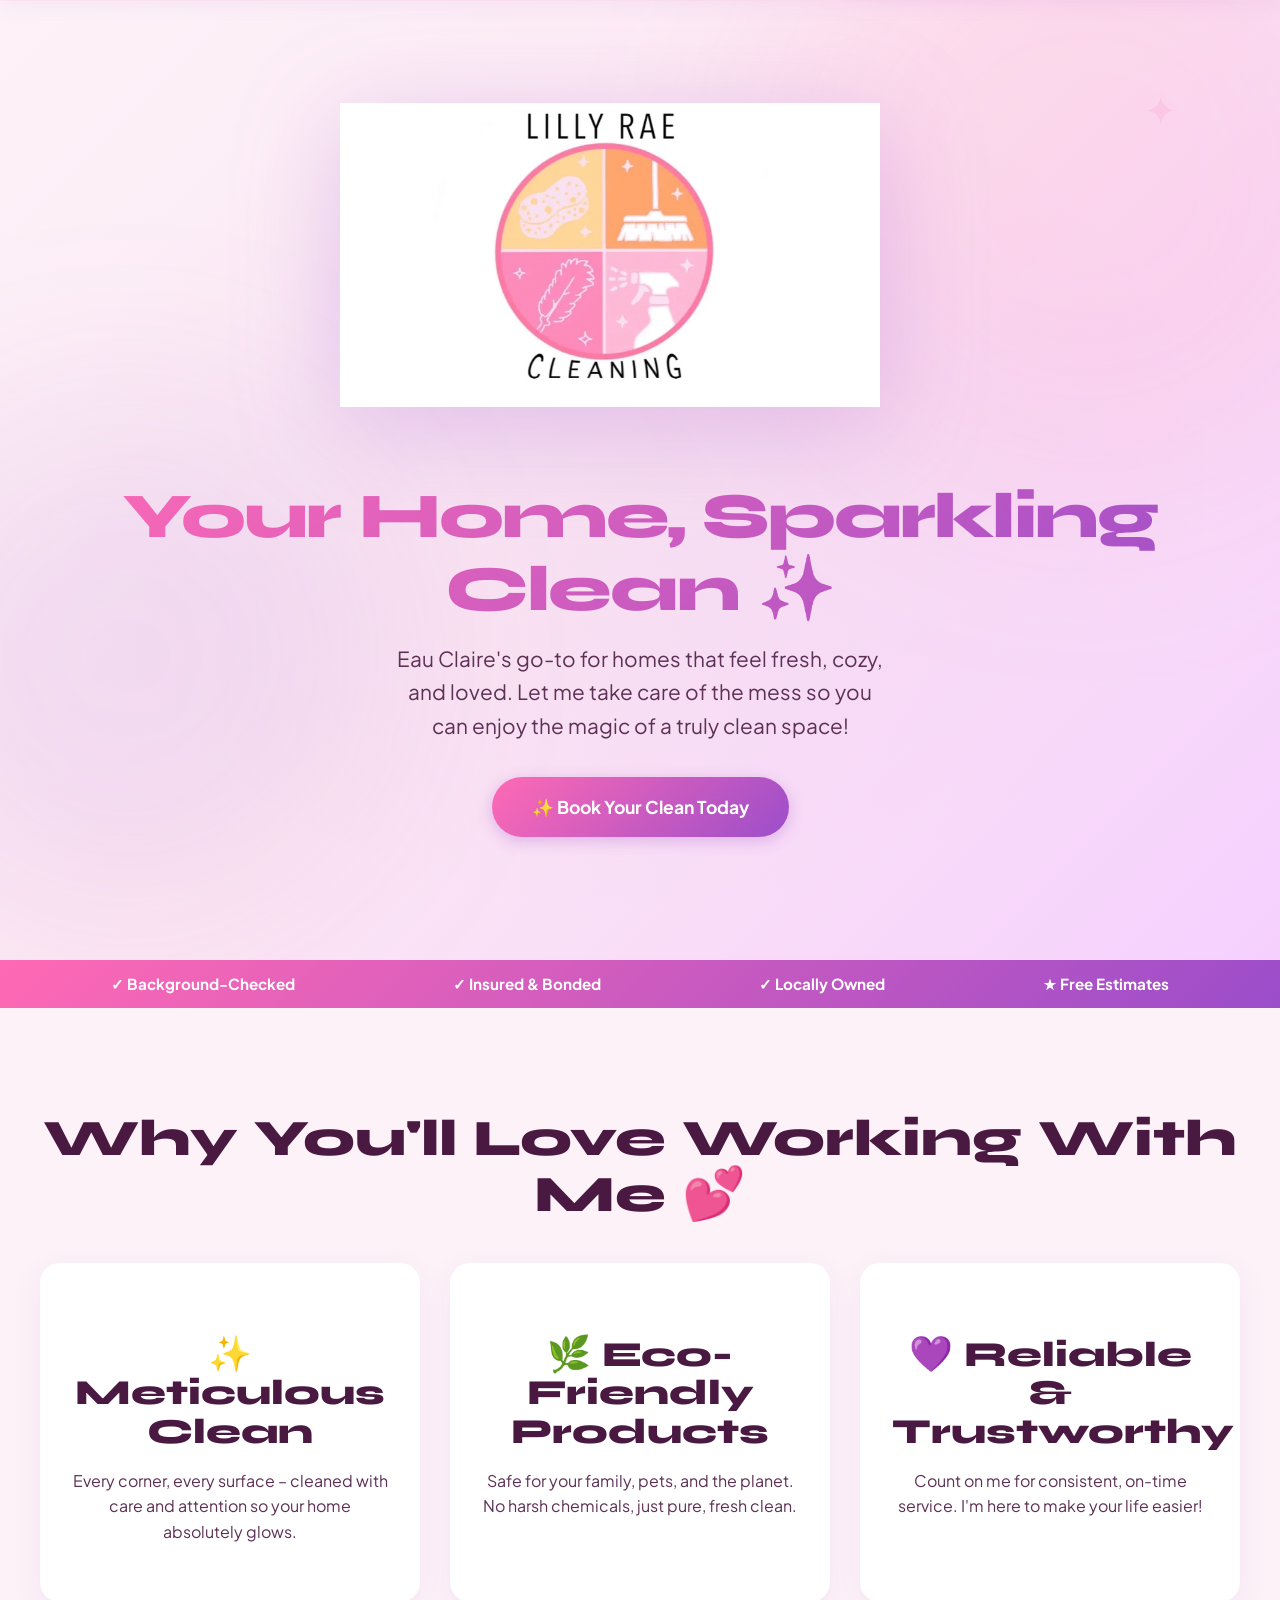
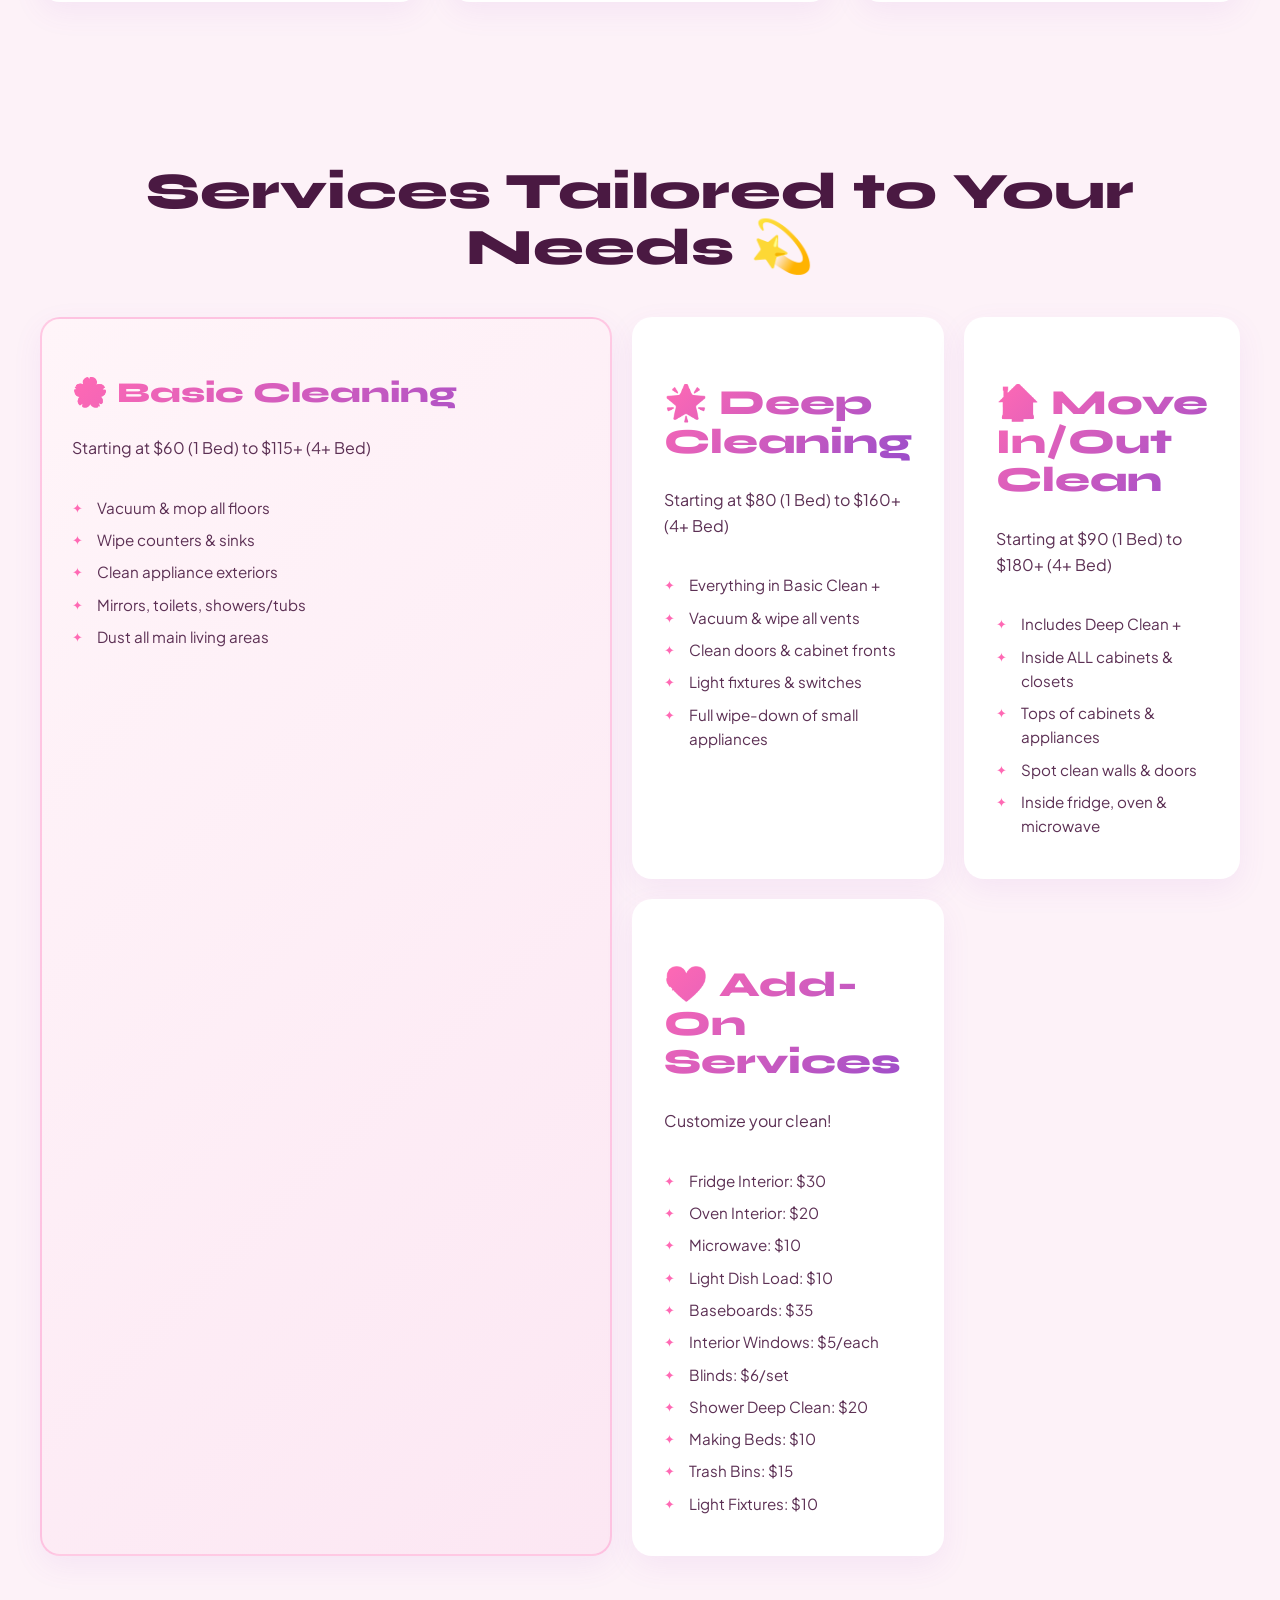
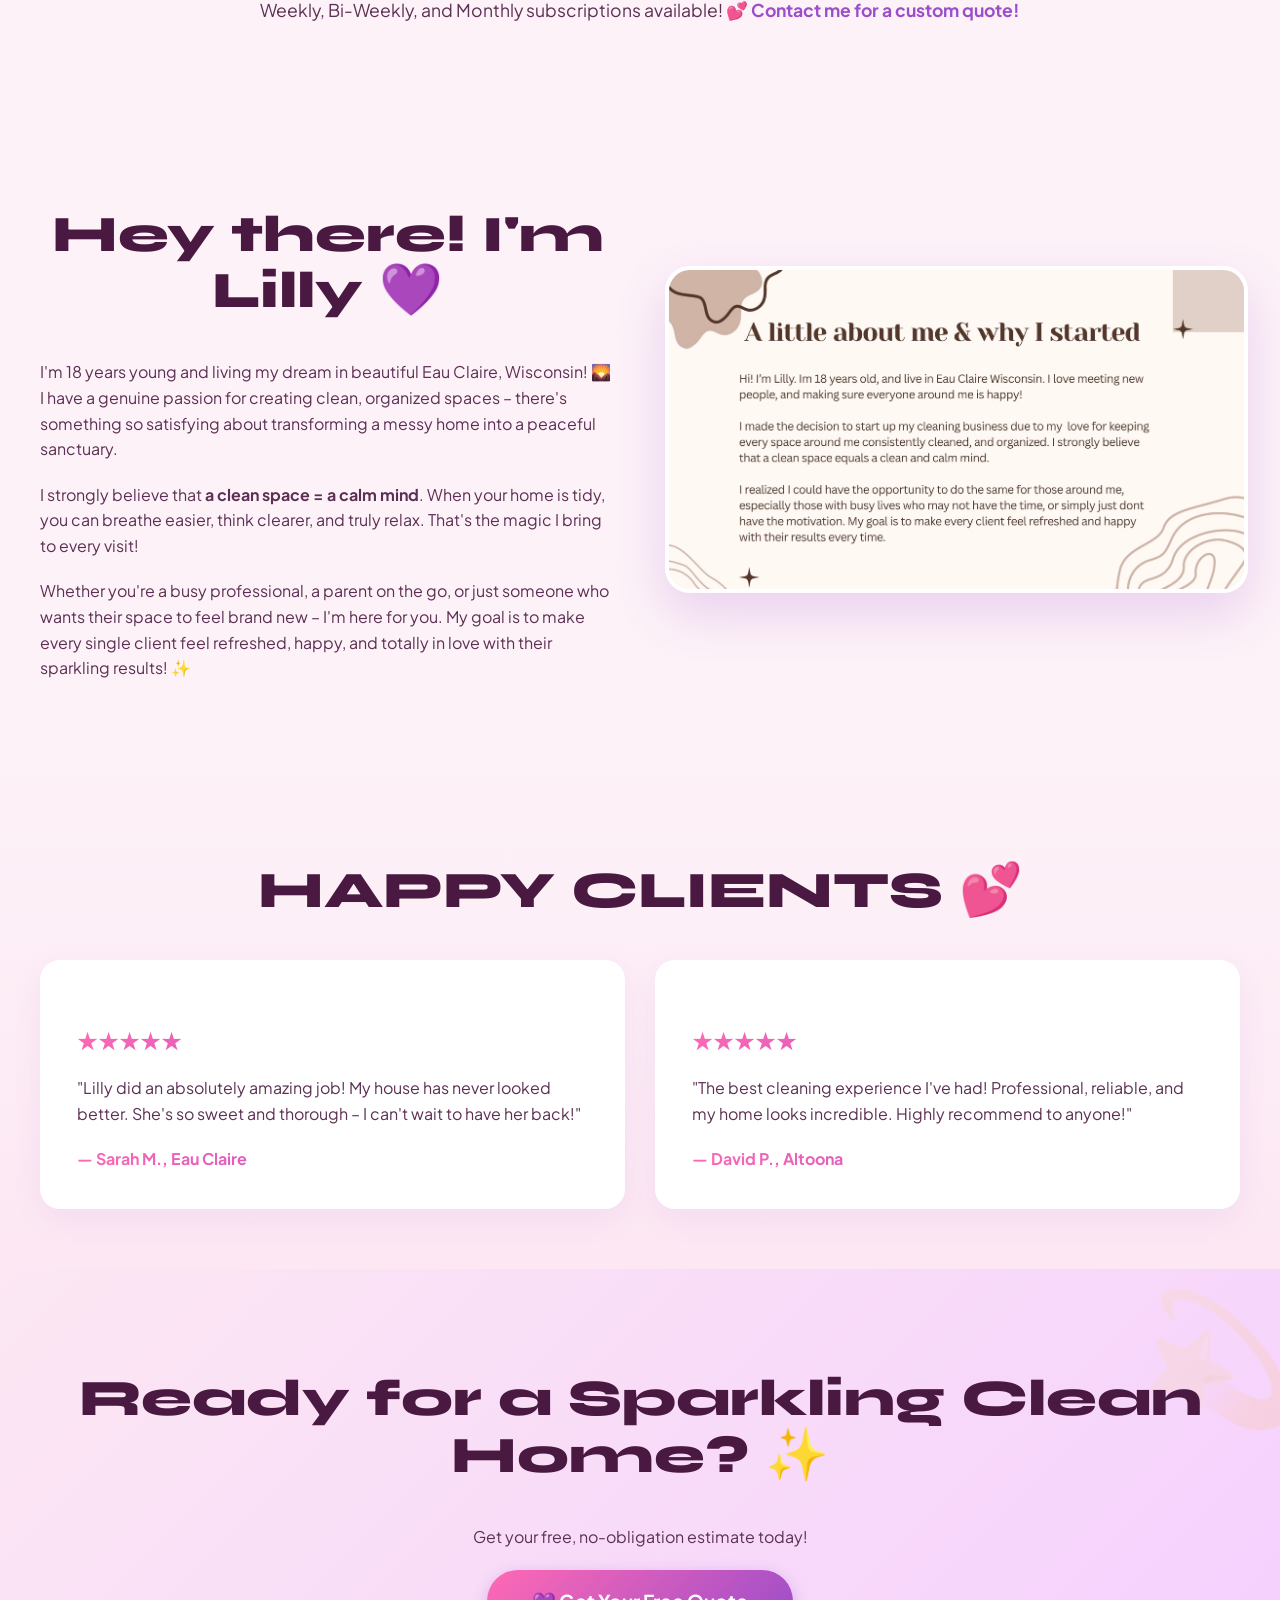
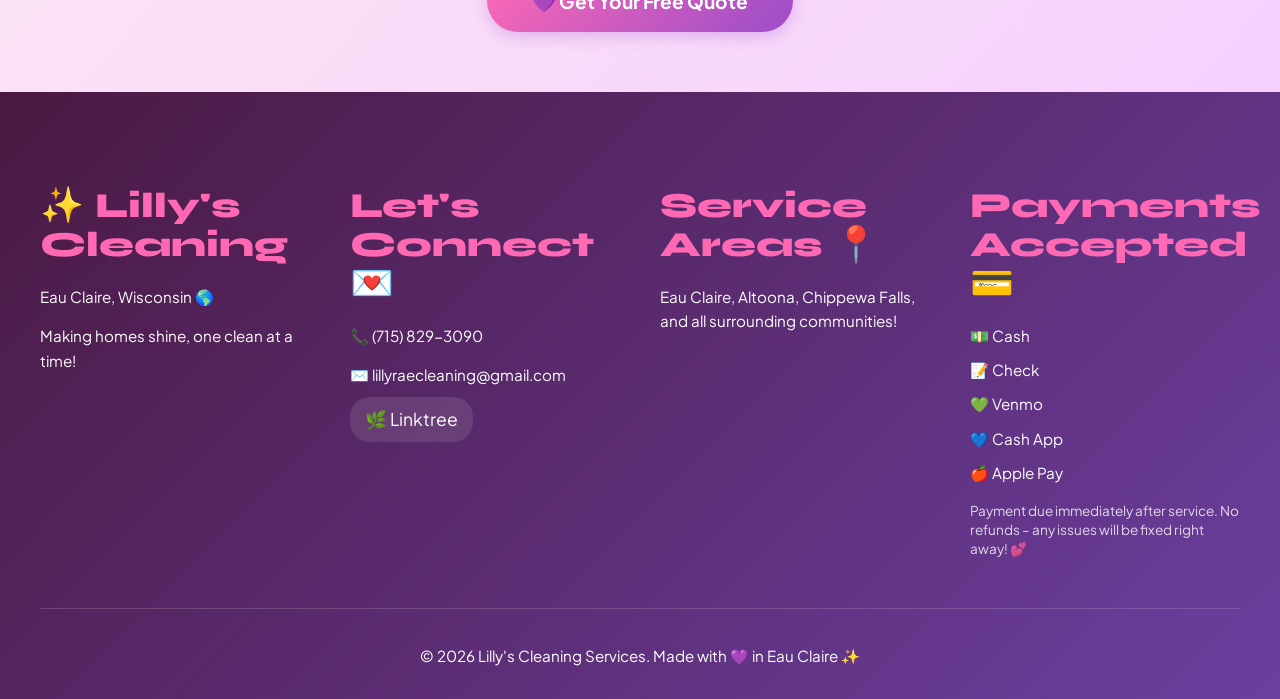
==== index.html @ e62ccf68 "Initial commit - Lilly's Cleaning Services website" ====
<!doctype html>
<html lang="en">
  <head>
    <meta charset="UTF-8" />
    <meta name="viewport" content="width=device-width, initial-scale=1.0" />
    <title>
      Lilly's Cleaning Services ✨ | Eau Claire, WI | Professional Home Cleaning
    </title>
    <script>
      // Scroll to top immediately on page load - before any content renders
      (function () {
        window.scrollTo(0, 0);
        document.documentElement.scrollTop = 0;
        document.body.scrollTop = 0;
      })();
    </script>
    <link rel="stylesheet" href="style.css" />
    <link
      href="https://fonts.googleapis.com/css2?family=Syne:wght@800&family=Plus+Jakarta+Sans:wght@400;600;700&display=swap"
      rel="stylesheet"
    />
  </head>
  <body>
    <header class="sticky-header">
      <div class="container">
        <div class="logo">
          <img src="logo_fixed.png" alt="Lilly's Cleaning Services Logo" />
          <span>Lilly's Cleaning</span>
        </div>
        <nav>
          <a href="#services">Services</a>
          <a href="#about">About</a>
          <a href="#contact">Contact</a>
        </nav>
        <div class="header-cta">
          <a href="tel:7158293090" class="btn btn-phone">📞 (715) 829-3090</a>
          <a href="#contact" class="btn btn-primary">Get a Free Quote ✨</a>
        </div>
      </div>
    </header>

    <section class="hero">
      <div class="hero-blob hero-blob-1"></div>
      <div class="hero-blob hero-blob-2"></div>
      <div class="hero-inner">
        <div class="hero-logo-wrap">
          <img
            src="logo.jpeg"
            alt="Lilly's Cleaning Services"
            class="hero-logo"
          />
        </div>
        <div class="hero-tagline">
          <h1>Your Home, Sparkling Clean ✨</h1>
          <p class="subheadline">
            Eau Claire's go-to for homes that feel fresh, cozy, and loved. Let
            me take care of the mess so you can enjoy the magic of a truly clean
            space!
          </p>
          <a href="#contact" class="btn btn-primary btn-hero"
            >✨ Book Your Clean Today</a
          >
        </div>
      </div>
    </section>

    <section class="trust-bar">
      <div class="container animate-on-scroll">
        <span>✓ Background-Checked</span>
        <span>✓ Insured & Bonded</span>
        <span>✓ Locally Owned</span>
        <span>★ Free Estimates</span>
      </div>
    </section>

    <section id="why-choose-us" class="section-padded">
      <div class="container">
        <h2 class="animate-on-scroll">Why You'll Love Working With Me 💕</h2>
        <div class="grid-3">
          <div class="feature-card animate-on-scroll delay-1">
            <h3>✨ Meticulous Clean</h3>
            <p>
              Every corner, every surface – cleaned with care and attention so
              your home absolutely glows.
            </p>
          </div>
          <div class="feature-card animate-on-scroll delay-2">
            <h3>🌿 Eco-Friendly Products</h3>
            <p>
              Safe for your family, pets, and the planet. No harsh chemicals,
              just pure, fresh clean.
            </p>
          </div>
          <div class="feature-card animate-on-scroll delay-3">
            <h3>💜 Reliable & Trustworthy</h3>
            <p>
              Count on me for consistent, on-time service. I'm here to make your
              life easier!
            </p>
          </div>
        </div>
      </div>
    </section>

    <section id="services" class="section-padded">
      <div class="container">
        <h2 class="animate-on-scroll">Services Tailored to Your Needs 💫</h2>
        <div class="services-grid">
          <div class="service-card primary animate-on-scroll delay-1">
            <h3>🌸 Basic Cleaning</h3>
            <p>Starting at $60 (1 Bed) to $115+ (4+ Bed)</p>
            <ul>
              <li>Vacuum & mop all floors</li>
              <li>Wipe counters & sinks</li>
              <li>Clean appliance exteriors</li>
              <li>Mirrors, toilets, showers/tubs</li>
              <li>Dust all main living areas</li>
            </ul>
          </div>
          <div class="service-card animate-on-scroll delay-2">
            <h3>🌟 Deep Cleaning</h3>
            <p>Starting at $80 (1 Bed) to $160+ (4+ Bed)</p>
            <ul>
              <li>Everything in Basic Clean +</li>
              <li>Vacuum & wipe all vents</li>
              <li>Clean doors & cabinet fronts</li>
              <li>Light fixtures & switches</li>
              <li>Full wipe-down of small appliances</li>
            </ul>
          </div>
          <div class="service-card animate-on-scroll delay-3">
            <h3>🏠 Move In/Out Clean</h3>
            <p>Starting at $90 (1 Bed) to $180+ (4+ Bed)</p>
            <ul>
              <li>Includes Deep Clean +</li>
              <li>Inside ALL cabinets & closets</li>
              <li>Tops of cabinets & appliances</li>
              <li>Spot clean walls & doors</li>
              <li>Inside fridge, oven & microwave</li>
            </ul>
          </div>
          <div class="service-card animate-on-scroll delay-4">
            <h3>💝 Add-On Services</h3>
            <p>Customize your clean!</p>
            <ul>
              <li>Fridge Interior: $30</li>
              <li>Oven Interior: $20</li>
              <li>Microwave: $10</li>
              <li>Light Dish Load: $10</li>
              <li>Baseboards: $35</li>
              <li>Interior Windows: $5/each</li>
              <li>Blinds: $6/set</li>
              <li>Shower Deep Clean: $20</li>
              <li>Making Beds: $10</li>
              <li>Trash Bins: $15</li>
              <li>Light Fixtures: $10</li>
            </ul>
          </div>
        </div>
        <p class="service-note animate-on-scroll">
          Weekly, Bi-Weekly, and Monthly subscriptions available! 💕
          <a href="#contact">Contact me for a custom quote!</a>
        </p>
      </div>
    </section>

    <section id="about" class="section-padded">
      <div class="container content-two-col">
        <div class="about-text">
          <h2 class="animate-on-scroll">Hey there! I'm Lilly 💜</h2>
          <p class="animate-on-scroll delay-1">
            I'm 18 years young and living my dream in beautiful Eau Claire,
            Wisconsin! 🌄 I have a genuine passion for creating clean, organized
            spaces – there's something so satisfying about transforming a messy
            home into a peaceful sanctuary.
          </p>
          <p class="animate-on-scroll delay-2">
            I strongly believe that
            <strong>a clean space = a calm mind</strong>. When your home is
            tidy, you can breathe easier, think clearer, and truly relax. That's
            the magic I bring to every visit!
          </p>
          <p class="animate-on-scroll delay-3">
            Whether you're a busy professional, a parent on the go, or just
            someone who wants their space to feel brand new – I'm here for you.
            My goal is to make every single client feel refreshed, happy, and
            totally in love with their sparkling results! ✨
          </p>
        </div>
        <div class="about-image animate-on-scroll delay-2">
          <img src="aboutme.JPEG" alt="Lilly Rae - Cleaning Professional" />
        </div>
      </div>
    </section>

    <section id="testimonials" class="section-padded bg-light">
      <div class="container">
        <h2 class="animate-on-scroll">HAPPY CLIENTS 💕</h2>
        <div class="grid-2">
          <div class="testimonial-card animate-on-scroll delay-1">
            <p class="stars">★★★★★</p>
            <p>
              "Lilly did an absolutely amazing job! My house has never looked
              better. She's so sweet and thorough – I can't wait to have her
              back!"
            </p>
            <cite>— Sarah M., Eau Claire</cite>
          </div>
          <div class="testimonial-card animate-on-scroll delay-2">
            <p class="stars">★★★★★</p>
            <p>
              "The best cleaning experience I've had! Professional, reliable,
              and my home looks incredible. Highly recommend to anyone!"
            </p>
            <cite>— David P., Altoona</cite>
          </div>
        </div>
      </div>
    </section>

    <section id="cta-section" class="section-padded bg-brand-light">
      <div class="container text-center">
        <h2 class="animate-on-scroll">Ready for a Sparkling Clean Home? ✨</h2>
        <p class="animate-on-scroll delay-1">
          Get your free, no-obligation estimate today!
        </p>
        <a
          href="#contact"
          class="btn btn-primary btn-lg animate-on-scroll delay-2"
          >💜 Get Your Free Quote</a
        >
      </div>
    </section>

    <footer id="contact">
      <div class="container">
        <div class="footer-grid">
          <div class="footer-col">
            <h3>✨ Lilly's Cleaning</h3>
            <p>Eau Claire, Wisconsin 🌎</p>
            <p>Making homes shine, one clean at a time!</p>
          </div>
          <div class="footer-col">
            <h3>Let's Connect 💌</h3>
            <p><a href="tel:7158293090">📞 (715) 829-3090</a></p>
            <p>
              <a href="mailto:lillyraecleaning@gmail.com"
                >✉️ lillyraecleaning@gmail.com</a
              >
            </p>
            <div class="social-links">
              <a href="https://linktr.ee/lillyraecleaning" target="_blank"
                >🌿 Linktree</a
              >
            </div>
          </div>
          <div class="footer-col">
            <h3>Service Areas 📍</h3>
            <p>
              Eau Claire, Altoona, Chippewa Falls, and all surrounding
              communities!
            </p>
          </div>
          <div class="footer-col">
            <h3>Payments Accepted 💳</h3>
            <ul>
              <li>💵 Cash</li>
              <li>📝 Check</li>
              <li>💚 Venmo</li>
              <li>💙 Cash App</li>
              <li>🍎 Apple Pay</li>
            </ul>
            <p class="small-text">
              Payment due immediately after service. No refunds – any issues
              will be fixed right away! 💕
            </p>
          </div>
        </div>
        <div class="footer-bottom">
          <p>© 2026 Lilly's Cleaning Services. Made with 💜 in Eau Claire ✨</p>
        </div>
      </div>
    </footer>

    <script>
      // Smart sticky header - shows after scrolling past hero
      const header = document.querySelector(".sticky-header");
      const hero = document.querySelector(".hero");

      const headerObserver = new IntersectionObserver(
        (entries) => {
          entries.forEach((entry) => {
            if (entry.isIntersecting) {
              header.classList.remove("visible");
            } else {
              header.classList.add("visible");
            }
          });
        },
        { threshold: 0, rootMargin: "-100px 0px 0px 0px" },
      );

      if (hero) headerObserver.observe(hero);

      // Scroll-triggered animations for sections
      const animateObserver = new IntersectionObserver(
        (entries) => {
          entries.forEach((entry) => {
            if (entry.isIntersecting) {
              entry.target.classList.add("visible");
              animateObserver.unobserve(entry.target);
            }
          });
        },
        { threshold: 0.1, rootMargin: "0px 0px -50px 0px" },
      );

      document.querySelectorAll(".animate-on-scroll").forEach((el) => {
        animateObserver.observe(el);
      });
    </script>
  </body>
</html>
---- style.css ----
:root {
  --color-primary: #ff69b4; /* Hot pink - matches logo text */
  --color-secondary: #9b4dca; /* Purple - matches logo gradient */
  --color-gradient: linear-gradient(135deg, #ff69b4 0%, #9b4dca 100%);
  --color-neutral: #fdf2f8; /* Very soft pink - warm, clean */
  --color-accent: #e040fb; /* Bright magenta accent */
  --color-dark: #4a1942; /* Deep purple-brown for text */
  --color-text: #5c3054; /* Muted purple for body text */
  --color-light-text: #ffffff;
  --grain-opacity: 0.03;
}

body {
  font-family: "Plus Jakarta Sans", sans-serif;
  line-height: 1.6;
  color: var(--color-text);
  margin: 0;
  padding: 0;
  background-color: var(--color-neutral);
  -webkit-font-smoothing: antialiased;
  -moz-osx-font-smoothing: grayscale;
}

/* Grain Texture Overlay */
body::before {
  content: "";
  position: fixed;
  top: 0;
  left: 0;
  right: 0;
  bottom: 0;
  background-image: url("data:image/svg+xml,%3Csvg viewBox='0 0 256 256' xmlns='http://www.w3.org/2000/svg'%3E%3Cfilter id='noise'%3E%3CfeTurbulence type='fractalNoise' baseFrequency='0.9' numOctaves='4' stitchTiles='stitch'/%3E%3C/filter%3E%3Crect width='100%25' height='100%25' filter='url(%23noise)' opacity='1'/%3E%3C/svg%3E");
  opacity: var(--grain-opacity);
  mix-blend-mode: overlay;
  pointer-events: none;
  z-index: 9998;
}

.container {
  max-width: 1200px;
  margin: 0 auto;
  padding: 0 20px;
}

.section-padded {
  padding: 60px 0;
}

.text-center {
  text-align: center;
}

h1,
h2,
h3 {
  font-family: "Syne", sans-serif;
  font-weight: 800;
  line-height: 1.1;
  color: var(--color-dark);
}

h1 {
  font-size: clamp(2.8rem, 7vw, 6rem);
  letter-spacing: -0.03em;
  margin-bottom: 20px;
}

h2 {
  font-size: clamp(2rem, 4vw, 3.5rem);
  margin-bottom: 40px;
  text-align: center;
}

h3 {
  font-size: clamp(1.5rem, 3vw, 2.2rem);
  margin-bottom: 15px;
}

p {
  margin-bottom: 20px;
}

a {
  color: var(--color-secondary);
  text-decoration: none;
  transition: all 0.3s ease;
}

a:hover {
  color: var(--color-primary);
}

.btn {
  display: inline-block;
  padding: 12px 25px;
  border-radius: 50px;
  text-decoration: none;
  font-weight: 700;
  transition: all 0.3s cubic-bezier(0.175, 0.885, 0.32, 1.275);
}

.btn-primary {
  background: var(--color-gradient);
  color: var(--color-light-text);
  border: none;
  box-shadow: 0 4px 15px rgba(155, 77, 202, 0.3);
}

.btn-primary:hover {
  transform: translateY(-3px) scale(1.02);
  box-shadow: 0 8px 25px rgba(155, 77, 202, 0.4);
}

.btn-secondary {
  background-color: var(--color-light-text);
  color: var(--color-secondary);
  border: 2px solid var(--color-secondary);
}

.btn-secondary:hover {
  background-color: var(--color-secondary);
  color: var(--color-light-text);
  transform: translateY(-2px);
}

.btn-phone {
  background: var(--color-gradient);
  color: var(--color-light-text);
  border: none;
  box-shadow: 0 4px 15px rgba(155, 77, 202, 0.25);
}

.btn-phone:hover {
  transform: translateY(-2px);
  box-shadow: 0 8px 20px rgba(155, 77, 202, 0.35);
}

/* Header - Hidden until scroll past hero, uses fixed positioning */
.sticky-header {
  background-color: rgba(253, 242, 248, 0.95);
  backdrop-filter: blur(10px);
  padding: 12px 0;
  border-bottom: 2px solid rgba(255, 105, 180, 0.2);
  position: fixed;
  top: 0;
  left: 0;
  right: 0;
  z-index: 1000;
  box-shadow: 0 4px 20px rgba(155, 77, 202, 0.08);
  transform: translateY(-100%);
  transition: transform 0.4s cubic-bezier(0.175, 0.885, 0.32, 1.275);
}

.sticky-header.visible {
  transform: translateY(0);
}

.sticky-header .container {
  display: flex;
  justify-content: space-between;
  align-items: center;
}

.logo {
  display: flex;
  align-items: center;
  font-family: "Syne", sans-serif;
  font-weight: 800;
  font-size: 1.6rem;
  background: var(--color-gradient);
  -webkit-background-clip: text;
  -webkit-text-fill-color: transparent;
  background-clip: text;
  position: relative;
}

.logo::before,
.logo::after {
  display: none !important;
  content: none !important;
}

.logo img {
  height: 40px;
  width: auto;
  margin-right: 10px;
  display: block;
  border: none !important;
  outline: none !important;
  background: transparent !important;
  padding: 0 !important;
  box-shadow: none !important;
}

.logo span {
  background: var(--color-gradient);
  -webkit-background-clip: text;
  -webkit-text-fill-color: transparent;
  background-clip: text;
}

.sticky-header nav a {
  color: var(--color-text);
  text-decoration: none;
  margin: 0 15px;
  font-weight: 700;
  transition: all 0.3s ease;
  position: relative;
}

.sticky-header nav a::after {
  content: "";
  position: absolute;
  bottom: -4px;
  left: 0;
  width: 0;
  height: 2px;
  background: var(--color-gradient);
  transition: width 0.3s ease;
}

.sticky-header nav a:hover::after {
  width: 100%;
}

.sticky-header nav a:hover {
  color: var(--color-primary);
}

.header-cta {
  display: flex;
  align-items: center;
}

/* ===== HERO - Immersive Logo-First ===== */
.hero {
  position: relative;
  min-height: 100vh;
  display: flex;
  flex-direction: column;
  align-items: center;
  justify-content: center;
  overflow: hidden;
  background: linear-gradient(135deg, #fdf2f8 0%, #fce7f3 50%, #f5d0fe 100%);
  padding: 20px 20px 40px;
}

.hero::before {
  content: "";
  position: absolute;
  inset: 0;
  background: radial-gradient(
    ellipse at center,
    rgba(155, 77, 202, 0.06) 0%,
    transparent 65%
  );
  z-index: 0;
  pointer-events: none;
}

.hero::after {
  content: "✦";
  position: absolute;
  font-size: 2.5rem;
  color: rgba(255, 105, 180, 0.25);
  top: 8%;
  right: 8%;
  animation: sparkle 3s ease-in-out infinite;
  z-index: 5;
  pointer-events: none;
}

@keyframes sparkle {
  0%,
  100% {
    transform: scale(1) rotate(0deg);
    opacity: 0.5;
  }
  50% {
    transform: scale(1.2) rotate(10deg);
    opacity: 1;
  }
}

/* Decorative blob shapes */
.hero-blob {
  position: absolute;
  border-radius: 50%;
  filter: blur(100px);
  z-index: 1;
  pointer-events: none;
}

.hero-blob-1 {
  width: 50vw;
  height: 50vw;
  background: rgba(255, 105, 180, 0.12);
  top: -15%;
  right: -10%;
  animation: blobFloat 9s ease-in-out infinite;
}

.hero-blob-2 {
  width: 40vw;
  height: 40vw;
  background: rgba(155, 77, 202, 0.1);
  bottom: 5%;
  left: -10%;
  animation: blobFloat 11s ease-in-out infinite reverse;
}

@keyframes blobFloat {
  0%,
  100% {
    transform: translate(0, 0) scale(1);
  }
  50% {
    transform: translate(20px, -25px) scale(1.05);
  }
}

/* Hero content wrapper - pushed to upper area of screen */
.hero-inner {
  position: relative;
  z-index: 4;
  display: flex;
  flex-direction: column;
  align-items: center;
  text-align: center;
  padding-top: 0;
}

/* Hero Logo - Large & Centered, FRONT */
.hero-logo-wrap {
  margin-bottom: 20px;
  opacity: 0;
  transform: scale(0.85);
  animation: logoReveal 1s cubic-bezier(0.175, 0.885, 0.32, 1.275) 0.1s forwards;
}

@keyframes logoReveal {
  to {
    opacity: 1;
    transform: scale(1);
  }
}

.hero-logo {
  max-width: 600px;
  width: 90%;
  height: auto;
  display: block;
  filter: drop-shadow(0 20px 50px rgba(155, 77, 202, 0.25));
}

/* Tagline below logo */
.hero-tagline {
  opacity: 0;
  transform: translateY(35px);
  animation: taglineReveal 0.9s cubic-bezier(0.175, 0.885, 0.32, 1.275) 0.4s
    forwards;
}

@keyframes taglineReveal {
  to {
    opacity: 1;
    transform: translateY(0);
  }
}

.hero-tagline h1 {
  font-size: clamp(2rem, 5vw, 4rem);
  background: var(--color-gradient);
  -webkit-background-clip: text;
  -webkit-text-fill-color: transparent;
  background-clip: text;
  margin-bottom: 15px;
  line-height: 1.15;
}

.hero-tagline .subheadline {
  font-size: clamp(1rem, 2vw, 1.3rem);
  max-width: 500px;
  margin: 0 auto 35px auto;
  color: var(--color-text);
}

/* CTA Button */
.btn-hero {
  padding: 16px 40px;
  font-size: 1.1rem;
  opacity: 0;
  transform: translateY(25px);
  animation: ctaReveal 0.8s cubic-bezier(0.175, 0.885, 0.32, 1.275) 0.7s
    forwards;
}

@keyframes ctaReveal {
  to {
    opacity: 1;
    transform: translateY(0);
  }
}

/* Blob animation on load */
.hero-blob {
  opacity: 0;
  animation: blobReveal 1.5s ease-out forwards;
}
.hero-blob-1 {
  animation-delay: 0.2s;
}
.hero-blob-2 {
  animation-delay: 0.4s;
}
@keyframes blobReveal {
  to {
    opacity: 1;
  }
}

/* Hero sparkle reveal */
.hero::after {
  opacity: 0;
  animation:
    sparkleReveal 1s ease-out 0.6s forwards,
    sparkle 3s ease-in-out 1.6s infinite;
}
@keyframes sparkleReveal {
  to {
    opacity: 0.5;
  }
}

/* ===== Trust Bar ===== */
.trust-bar {
  background: var(--color-gradient);
  color: var(--color-light-text);
  padding: 12px 0;
  text-align: center;
}

.trust-bar .container {
  display: flex;
  justify-content: space-around;
  flex-wrap: wrap;
  gap: 15px;
}

.trust-bar span {
  font-weight: 700;
  font-size: 0.95rem;
}

/* ===== Scroll-triggered animations ===== */
.animate-on-scroll {
  opacity: 0;
  transform: translateY(30px);
  transition:
    opacity 0.6s ease,
    transform 0.6s cubic-bezier(0.175, 0.885, 0.32, 1.275);
}
.animate-on-scroll.visible {
  opacity: 1;
  transform: translateY(0);
}

/* ===== Grid Layouts ===== */
.grid-2 {
  display: grid;
  grid-template-columns: repeat(auto-fit, minmax(300px, 1fr));
  gap: 30px;
}
.grid-3 {
  display: grid;
  grid-template-columns: repeat(auto-fit, minmax(280px, 1fr));
  gap: 30px;
}

.feature-card {
  background-color: #fff;
  padding: 35px 30px;
  border-radius: 20px;
  box-shadow: 0 10px 30px rgba(155, 77, 202, 0.08);
  text-align: center;
  transition: all 0.3s ease;
  border: 2px solid transparent;
}
.feature-card:hover {
  transform: translateY(-5px);
  border-color: rgba(255, 105, 180, 0.3);
  box-shadow: 0 15px 40px rgba(155, 77, 202, 0.15);
}

/* ===== Services Section - Bento Box ===== */
.services-grid {
  display: grid;
  grid-template-columns: repeat(4, 1fr);
  gap: 20px;
}
.service-card {
  background: #fff;
  padding: 30px;
  border-radius: 20px;
  box-shadow: 0 10px 30px rgba(155, 77, 202, 0.08);
  transition: all 0.3s ease;
  display: flex;
  flex-direction: column;
  border: 2px solid transparent;
}
.service-card:hover {
  transform: translateY(-5px);
  border-color: rgba(255, 105, 180, 0.3);
  box-shadow: 0 15px 40px rgba(155, 77, 202, 0.15);
}
.service-card h3 {
  background: var(--color-gradient);
  -webkit-background-clip: text;
  -webkit-text-fill-color: transparent;
  background-clip: text;
  margin-bottom: 10px;
}
.service-card ul {
  list-style: none;
  padding: 0;
  margin: 15px 0 0 0;
  flex-grow: 1;
}
.service-card ul li {
  margin-bottom: 8px;
  padding-left: 25px;
  position: relative;
  font-size: 0.95rem;
}
.service-card ul li::before {
  content: "✦";
  color: var(--color-primary);
  position: absolute;
  left: 0;
  font-size: 0.8rem;
  top: 2px;
}
.service-card.primary {
  grid-column: span 2;
  grid-row: span 2;
  background: linear-gradient(135deg, #fff5f9 0%, #fce7f3 100%);
  border: 2px solid rgba(255, 105, 180, 0.3);
}
.service-card.primary h3 {
  font-size: 1.8rem;
}
.service-note {
  text-align: center;
  margin-top: 40px;
  font-size: 1.1rem;
}
.service-note a {
  font-weight: 700;
}

/* ===== About Section ===== */
.content-two-col {
  display: flex;
  gap: 50px;
  align-items: center;
}
.about-text {
  flex: 1;
}
.about-image {
  flex: 1;
  text-align: center;
}
.about-image img {
  max-width: 100%;
  height: auto;
  border-radius: 25px;
  box-shadow: 0 20px 50px rgba(155, 77, 202, 0.2);
  border: 4px solid #fff;
}

/* ===== Testimonials ===== */
.bg-light {
  background: linear-gradient(180deg, #fdf2f8 0%, #fce7f3 100%);
}
.testimonial-card {
  background-color: #fff;
  padding: 35px;
  border-radius: 20px;
  box-shadow: 0 10px 30px rgba(155, 77, 202, 0.08);
  border: 2px solid transparent;
  transition: all 0.3s ease;
}
.testimonial-card:hover {
  border-color: rgba(255, 105, 180, 0.3);
  transform: translateY(-3px);
}
.testimonial-card .stars {
  background: var(--color-gradient);
  -webkit-background-clip: text;
  -webkit-text-fill-color: transparent;
  background-clip: text;
  font-size: 1.5rem;
  margin-bottom: 15px;
}
.testimonial-card cite {
  display: block;
  margin-top: 20px;
  font-style: normal;
  font-weight: 700;
  background: var(--color-gradient);
  -webkit-background-clip: text;
  -webkit-text-fill-color: transparent;
  background-clip: text;
}

/* ===== CTA Section ===== */
.bg-brand-light {
  background: linear-gradient(135deg, #fce7f3 0%, #f5d0fe 100%);
  position: relative;
  overflow: hidden;
}
.bg-brand-light::before {
  content: "💫";
  position: absolute;
  font-size: 8rem;
  opacity: 0.1;
  top: -20px;
  right: -20px;
}
.btn-lg {
  padding: 16px 45px;
  font-size: 1.2rem;
}

/* ===== Footer ===== */
footer {
  background: linear-gradient(135deg, #4a1942 0%, #6b3fa0 100%);
  color: var(--color-light-text);
  padding: 60px 0 20px 0;
}
.footer-grid {
  display: grid;
  grid-template-columns: repeat(auto-fit, minmax(200px, 1fr));
  gap: 40px;
  margin-bottom: 40px;
}
.footer-col h3 {
  color: #ff69b4;
  margin-bottom: 20px;
}
footer p,
footer ul li {
  font-size: 0.95rem;
  margin-bottom: 10px;
}
footer ul {
  list-style: none;
  padding: 0;
}
footer a {
  color: var(--color-light-text);
  text-decoration: none;
  transition: all 0.3s ease;
}
footer a:hover {
  color: var(--color-primary);
}
.social-links a {
  margin-right: 15px;
  font-size: 1.1rem;
  display: inline-block;
  padding: 8px 15px;
  background: rgba(255, 255, 255, 0.1);
  border-radius: 20px;
  transition: all 0.3s ease;
}
.social-links a:hover {
  background: var(--color-primary);
  transform: translateY(-2px);
}
.footer-bottom {
  border-top: 1px solid rgba(255, 255, 255, 0.15);
  padding-top: 20px;
  text-align: center;
  font-size: 0.85rem;
}
.small-text {
  font-size: 0.85rem;
  line-height: 1.4;
  opacity: 0.8;
}

/* ===== Responsive Design ===== */
@media (max-width: 992px) {
  .sticky-header .container {
    flex-direction: column;
    text-align: center;
  }
  .sticky-header nav {
    margin: 15px 0;
  }
  .header-cta {
    margin-top: 10px;
  }
  .services-grid {
    grid-template-columns: 1fr 1fr;
  }
  .service-card.primary {
    grid-column: span 2;
    grid-row: span 1;
  }
  .content-two-col {
    flex-direction: column;
  }
  .about-image {
    margin-top: 30px;
  }
  h1 {
    font-size: clamp(2.5rem, 8vw, 5rem);
  }
  h2 {
    font-size: clamp(1.8rem, 5vw, 3rem);
  }
}

@media (max-width: 768px) {
  .services-grid {
    grid-template-columns: 1fr;
  }
  .service-card.primary {
    grid-column: span 1;
  }
  .hero-logo {
    max-width: 400px;
  }
}

@media (max-width: 576px) {
  .trust-bar .container span {
    width: 100%;
    margin-bottom: 10px;
  }
  .sticky-header .logo span {
    display: none;
  }
  .sticky-header .logo img {
    height: 35px;
  }
  .sticky-header nav a {
    margin: 0 8px;
    font-size: 0.85rem;
  }
  .btn-phone {
    font-size: 0.85rem;
    padding: 8px 12px;
  }
  .btn-primary {
    font-size: 0.85rem;
    padding: 8px 12px;
  }
  .hero {
    min-height: 100vh;
    padding: 15px 15px 30px;
  }
  .hero-logo {
    max-width: 100vw;
    width: 100%;
  }
  .hero-tagline h1 {
    font-size: 1.8rem;
  }
  .hero-tagline .subheadline {
    font-size: 0.95rem;
  }
  .section-padded {
    padding: 40px 0;
  }
  .feature-card,
  .testimonial-card {
    padding: 20px 15px;
  }
  .service-card {
    padding: 20px 15px;
  }
  .footer-col {
    text-align: center;
  }
  .social-links a {
    margin: 5px;
  }
}

/* ===== Contact Form ===== */
.contact-form {
  max-width: 700px;
  margin: 0 auto;
  background: #fff;
  padding: 40px;
  border-radius: 20px;
  box-shadow: 0 10px 40px rgba(155, 77, 202, 0.12);
}

.form-intro {
  text-align: center;
  margin-bottom: 30px;
  font-size: 1.1rem;
}

.form-row {
  display: grid;
  grid-template-columns: 1fr 1fr;
  gap: 20px;
  margin-bottom: 20px;
}

.form-group {
  display: flex;
  flex-direction: column;
}

.form-group.full-width {
  grid-column: span 2;
}

.form-group label {
  font-weight: 700;
  margin-bottom: 8px;
  color: var(--color-dark);
  font-size: 0.95rem;
}

.form-group input,
.form-group select,
.form-group textarea {
  padding: 14px 18px;
  border: 2px solid rgba(155, 77, 202, 0.15);
  border-radius: 12px;
  font-size: 1rem;
  font-family: inherit;
  color: var(--color-text);
  background: #fff;
  transition: all 0.3s ease;
}

.form-group input:focus,
.form-group select:focus,
.form-group textarea:focus {
  outline: none;
  border-color: var(--color-primary);
  box-shadow: 0 0 0 4px rgba(255, 105, 180, 0.15);
}

.form-group input::placeholder,
.form-group textarea::placeholder {
  color: rgba(92, 48, 84, 0.4);
}

.form-group select {
  cursor: pointer;
  appearance: none;
  background-image: url("data:image/svg+xml,%3Csvg xmlns='http://www.w3.org/2000/svg' width='12' height='12' viewBox='0 0 12 12'%3E%3Cpath fill='%239B4DCA' d='M6 8L1 3h10z'/%3E%3C/svg%3E");
  background-repeat: no-repeat;
  background-position: right 15px center;
  padding-right: 40px;
}

.form-group textarea {
  resize: vertical;
  min-height: 120px;
}

.form-submit {
  text-align: center;
  margin-top: 30px;
}

.form-message {
  margin-top: 20px;
  padding: 15px 20px;
  border-radius: 12px;
  text-align: center;
  font-weight: 600;
}

.form-message.success {
  background: linear-gradient(135deg, #fce7f3 0%, #f5d0fe 100%);
  color: var(--color-dark);
  border: 2px solid rgba(255, 105, 180, 0.3);
}

.form-message.error {
  background: #fee2e2;
  color: #991b1b;
  border: 2px solid #fecaca;
}

@media (max-width: 768px) {
  .contact-form {
    padding: 25px 20px;
  }
  .form-row {
    grid-template-columns: 1fr;
    gap: 15px;
  }
  .form-group.full-width {
    grid-column: span 1;
  }
}

@media (max-width: 576px) {
  .contact-form {
    padding: 20px 15px;
    border-radius: 15px;
  }
  .form-intro {
    font-size: 1rem;
  }
  .form-group input,
  .form-group select,
  .form-group textarea {
    padding: 12px 15px;
  }
}
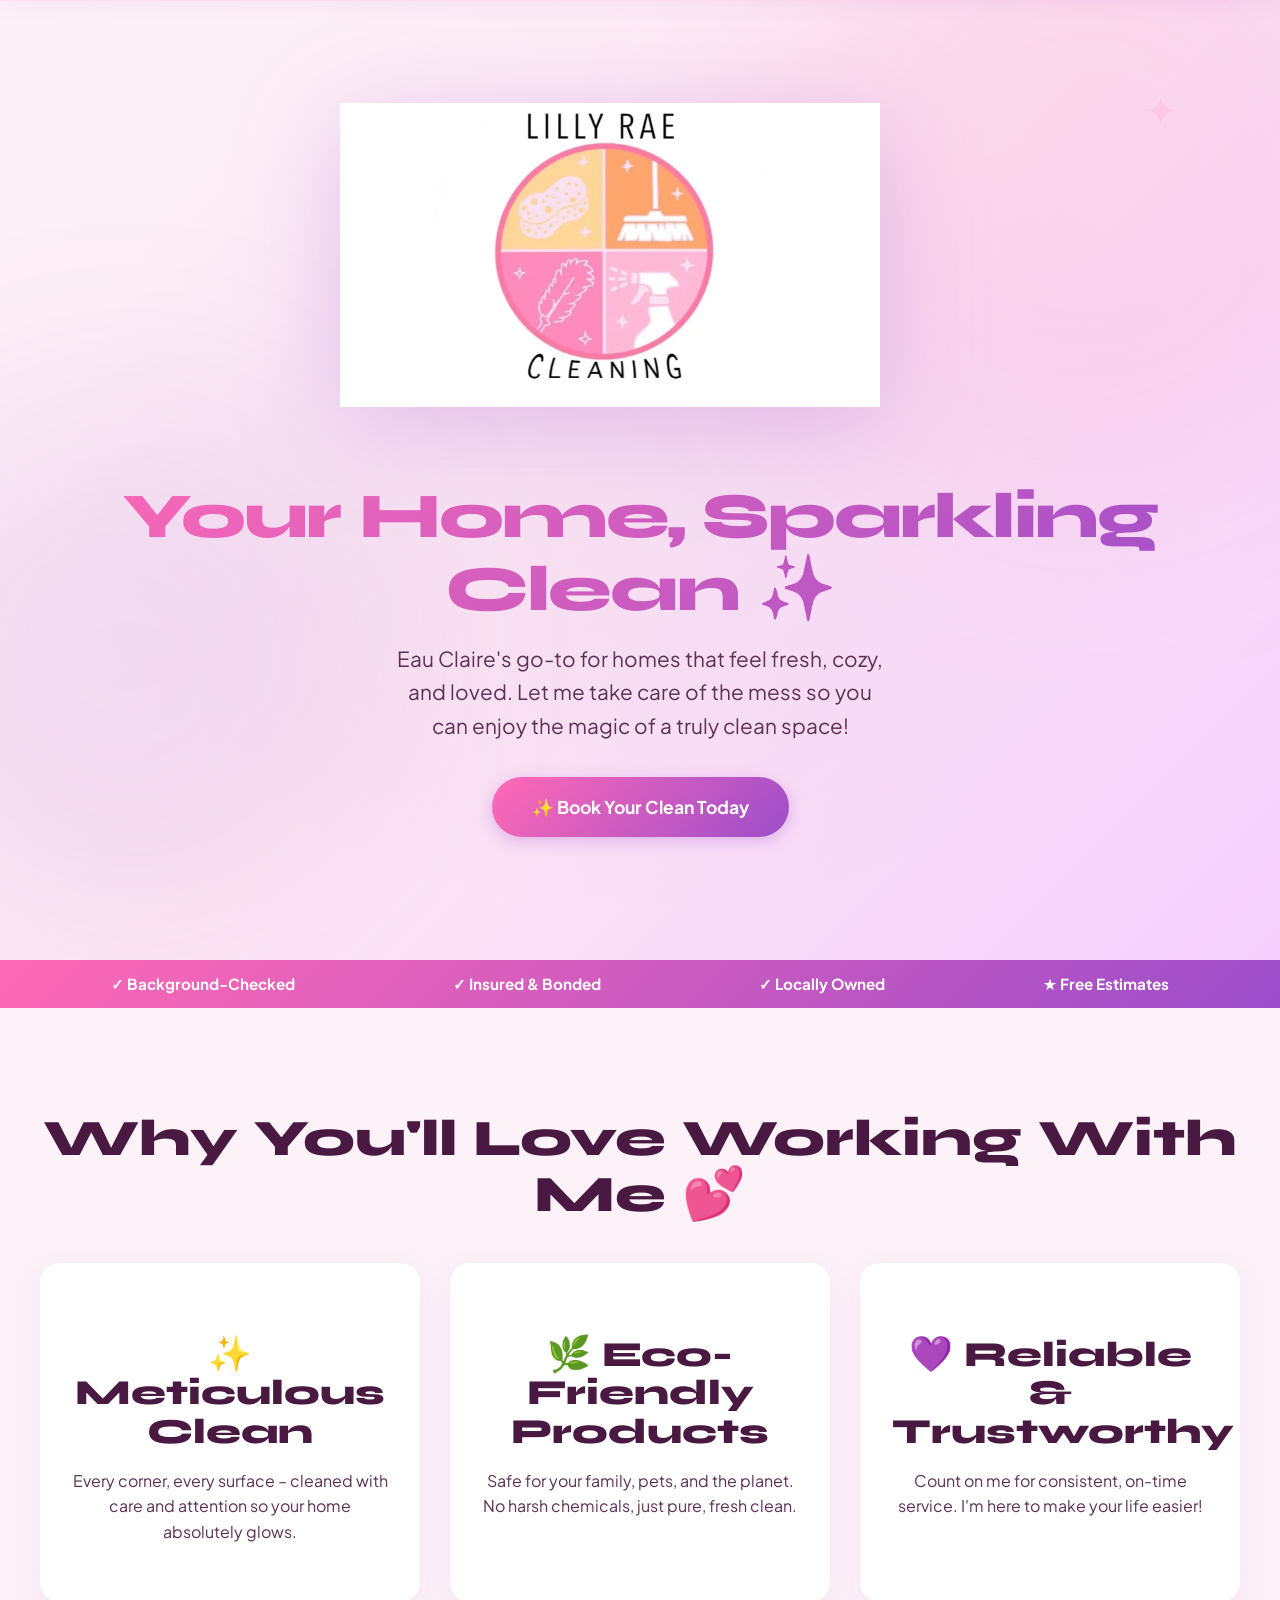
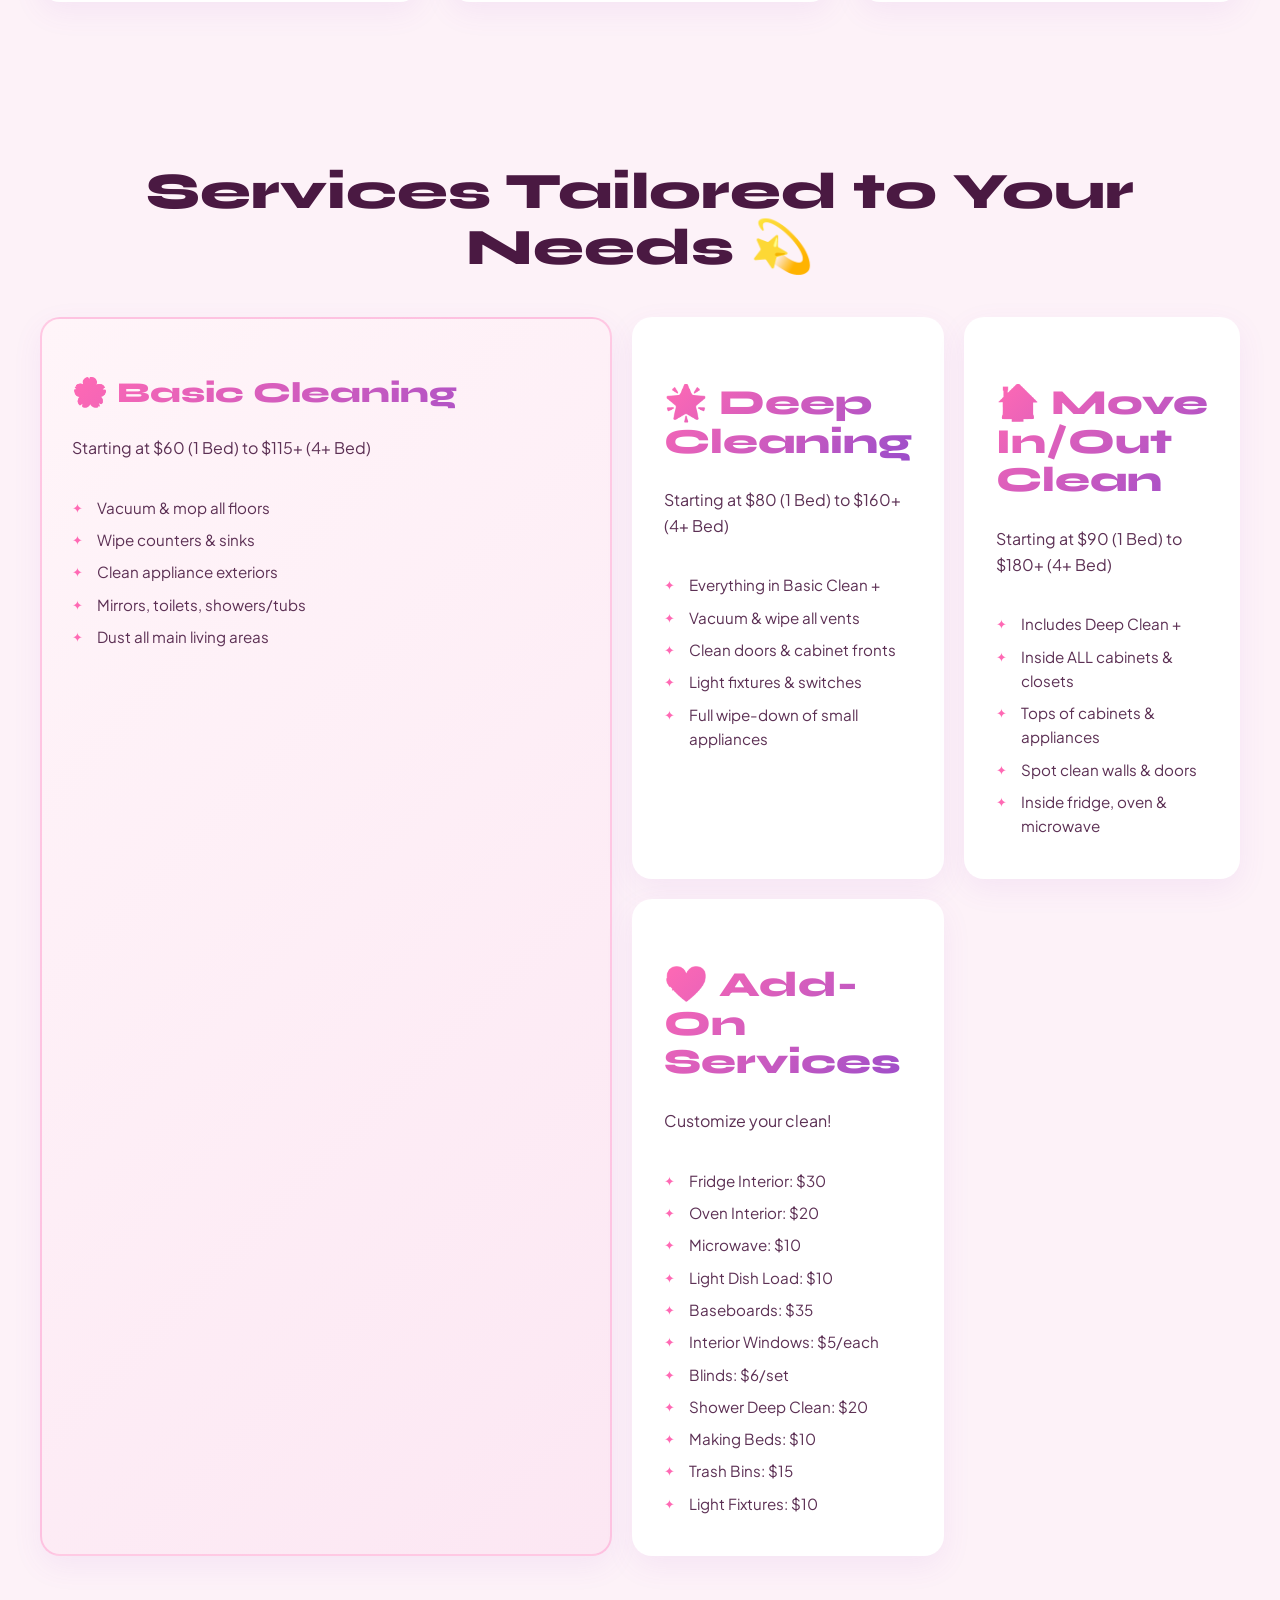
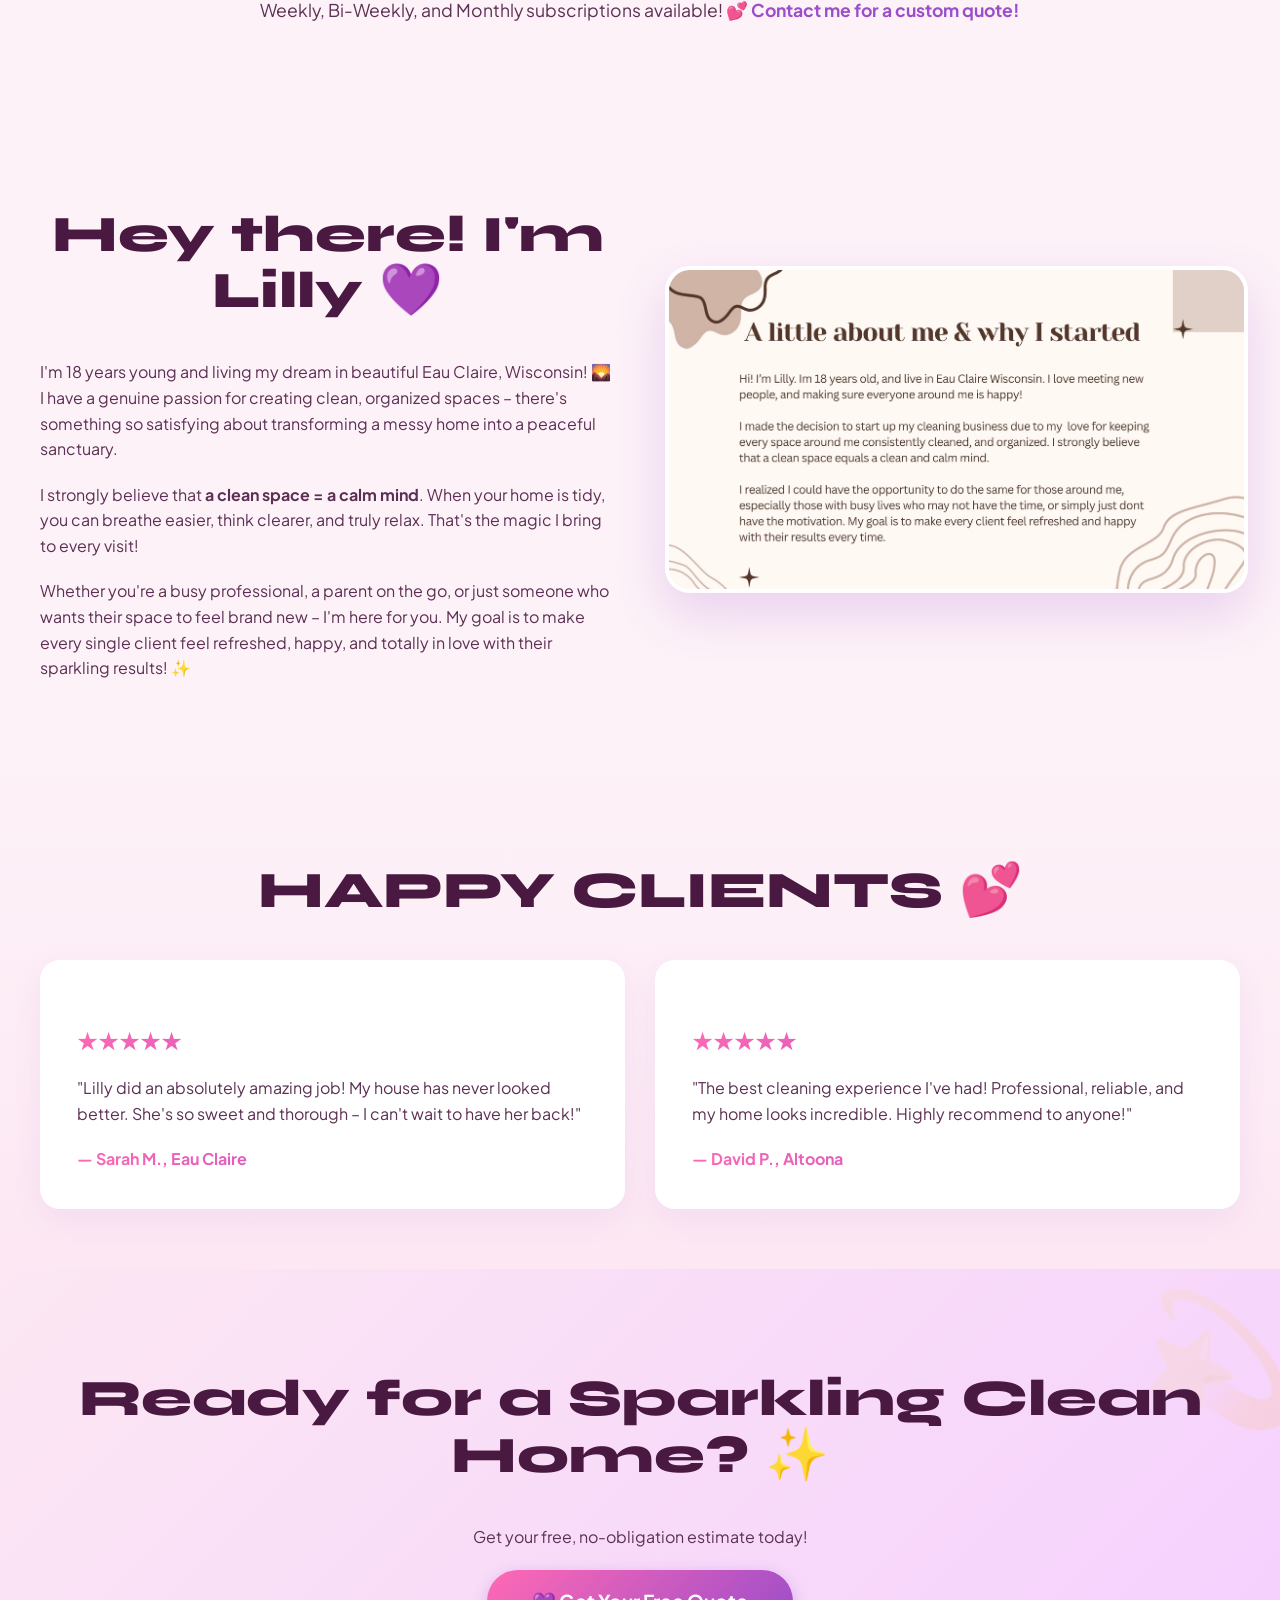
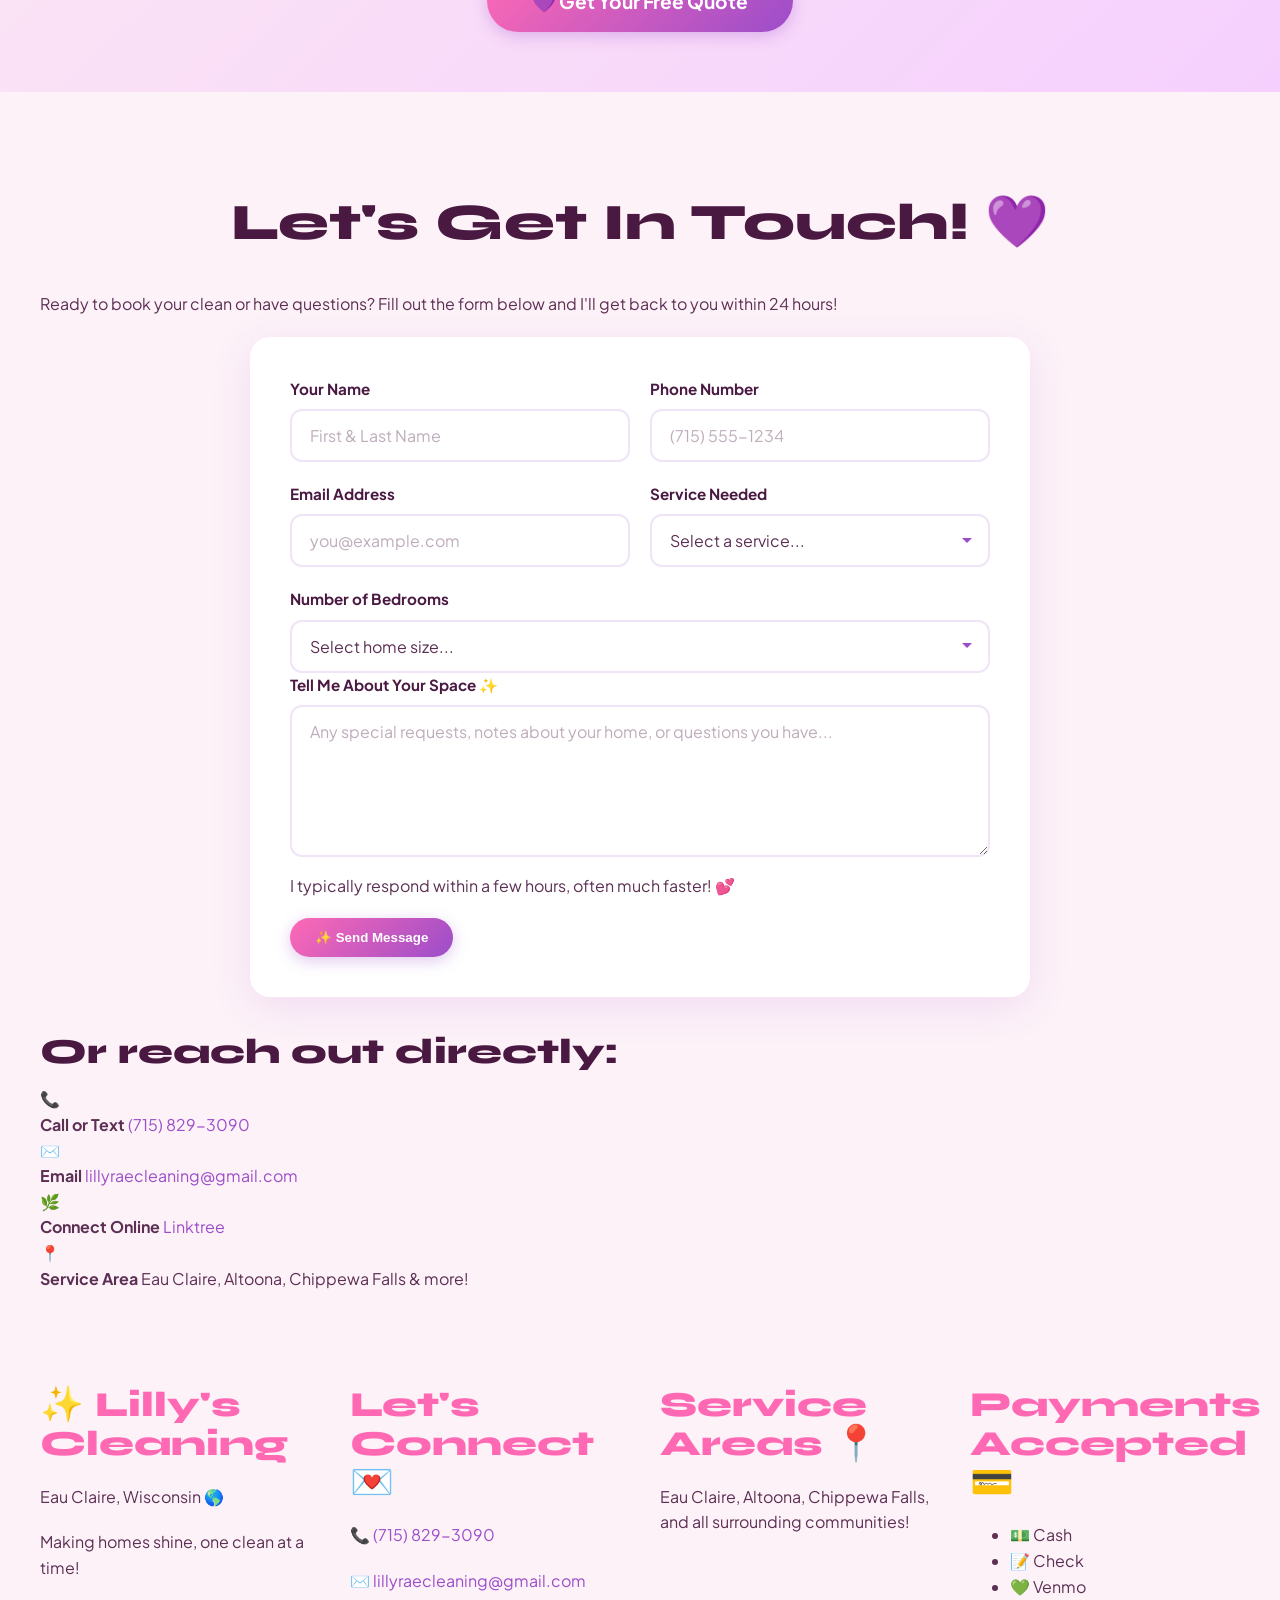
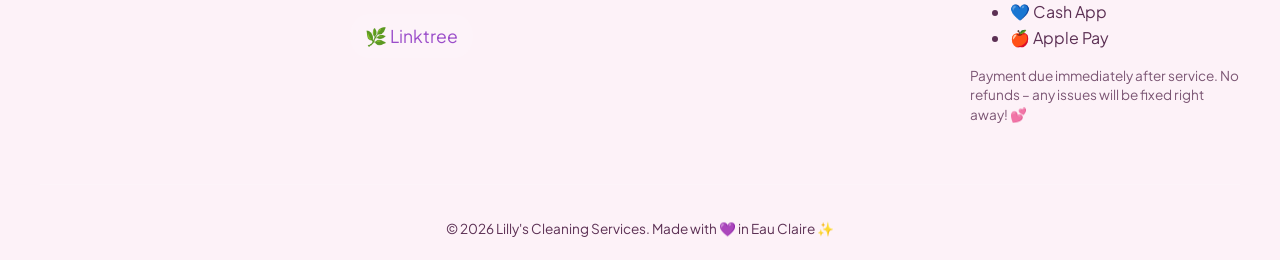
==== commit b3b3935a: "Add contact form section with service dropdown and contact info card" ====
--- a/index.html
+++ b/index.html
@@ -232,7 +232,97 @@
       </div>
     </section>
 
-    <footer id="contact">
+    <section id="contact" class="section-padded">
+        <div class="container">
+            <h2 class="animate-on-scroll">Let's Get In Touch! 💜</h2>
+            <p class="contact-intro animate-on-scroll delay-1">Ready to book your clean or have questions? Fill out the form below and I'll get back to you within 24 hours!</p>
+            
+            <div class="contact-wrapper">
+                <form class="contact-form animate-on-scroll delay-2" action="#" method="POST">
+                    <div class="form-row">
+                        <div class="form-group">
+                            <label for="name">Your Name</label>
+                            <input type="text" id="name" name="name" placeholder="First & Last Name" required>
+                        </div>
+                        <div class="form-group">
+                            <label for="phone">Phone Number</label>
+                            <input type="tel" id="phone" name="phone" placeholder="(715) 555-1234">
+                        </div>
+                    </div>
+                    
+                    <div class="form-row">
+                        <div class="form-group">
+                            <label for="email">Email Address</label>
+                            <input type="email" id="email" name="email" placeholder="you@example.com" required>
+                        </div>
+                        <div class="form-group">
+                            <label for="service">Service Needed</label>
+                            <select id="service" name="service" required>
+                                <option value="" disabled selected>Select a service...</option>
+                                <option value="basic">Basic Cleaning</option>
+                                <option value="deep">Deep Cleaning</option>
+                                <option value="moveinout">Move In/Out Cleaning</option>
+                                <option value="custom">Custom / Other</option>
+                            </select>
+                        </div>
+                    </div>
+                    
+                    <div class="form-group full-width">
+                        <label for="bedrooms">Number of Bedrooms</label>
+                        <select id="bedrooms" name="bedrooms">
+                            <option value="" disabled selected>Select home size...</option>
+                            <option value="1">1 Bedroom</option>
+                            <option value="2">2 Bedrooms</option>
+                            <option value="3">3 Bedrooms</option>
+                            <option value="4">4+ Bedrooms</option>
+                        </select>
+                    </div>
+                    
+                    <div class="form-group full-width">
+                        <label for="message">Tell Me About Your Space ✨</label>
+                        <textarea id="message" name="message" rows="4" placeholder="Any special requests, notes about your home, or questions you have..."></textarea>
+                    </div>
+                    
+                    <div class="form-footer">
+                        <p class="form-note">I typically respond within a few hours, often much faster! 💕</p>
+                        <button type="submit" class="btn btn-primary btn-submit">✨ Send Message</button>
+                    </div>
+                </form>
+                
+                <div class="contact-info-card animate-on-scroll delay-3">
+                    <h3>Or reach out directly:</h3>
+                    <div class="contact-item">
+                        <span class="contact-icon">📞</span>
+                        <div>
+                            <strong>Call or Text</strong>
+                            <a href="tel:7158293090">(715) 829-3090</a>
+                        </div>
+                    </div>
+                    <div class="contact-item">
+                        <span class="contact-icon">✉️</span>
+                        <div>
+                            <strong>Email</strong>
+                            <a href="mailto:lillyraecleaning@gmail.com">lillyraecleaning@gmail.com</a>
+                        </div>
+                    </div>
+                    <div class="contact-item">
+                        <span class="contact-icon">🌿</span>
+                        <div>
+                            <strong>Connect Online</strong>
+                            <a href="https://linktr.ee/lillyraecleaning" target="_blank">Linktree</a>
+                        </div>
+                    </div>
+                    <div class="contact-item">
+                        <span class="contact-icon">📍</span>
+                        <div>
+                            <strong>Service Area</strong>
+                            <span>Eau Claire, Altoona, Chippewa Falls & more!</span>
+                        </div>
+                    </div>
+                </div>
+            </div>
+        </div>
+    </section>
       <div class="container">
         <div class="footer-grid">
           <div class="footer-col">
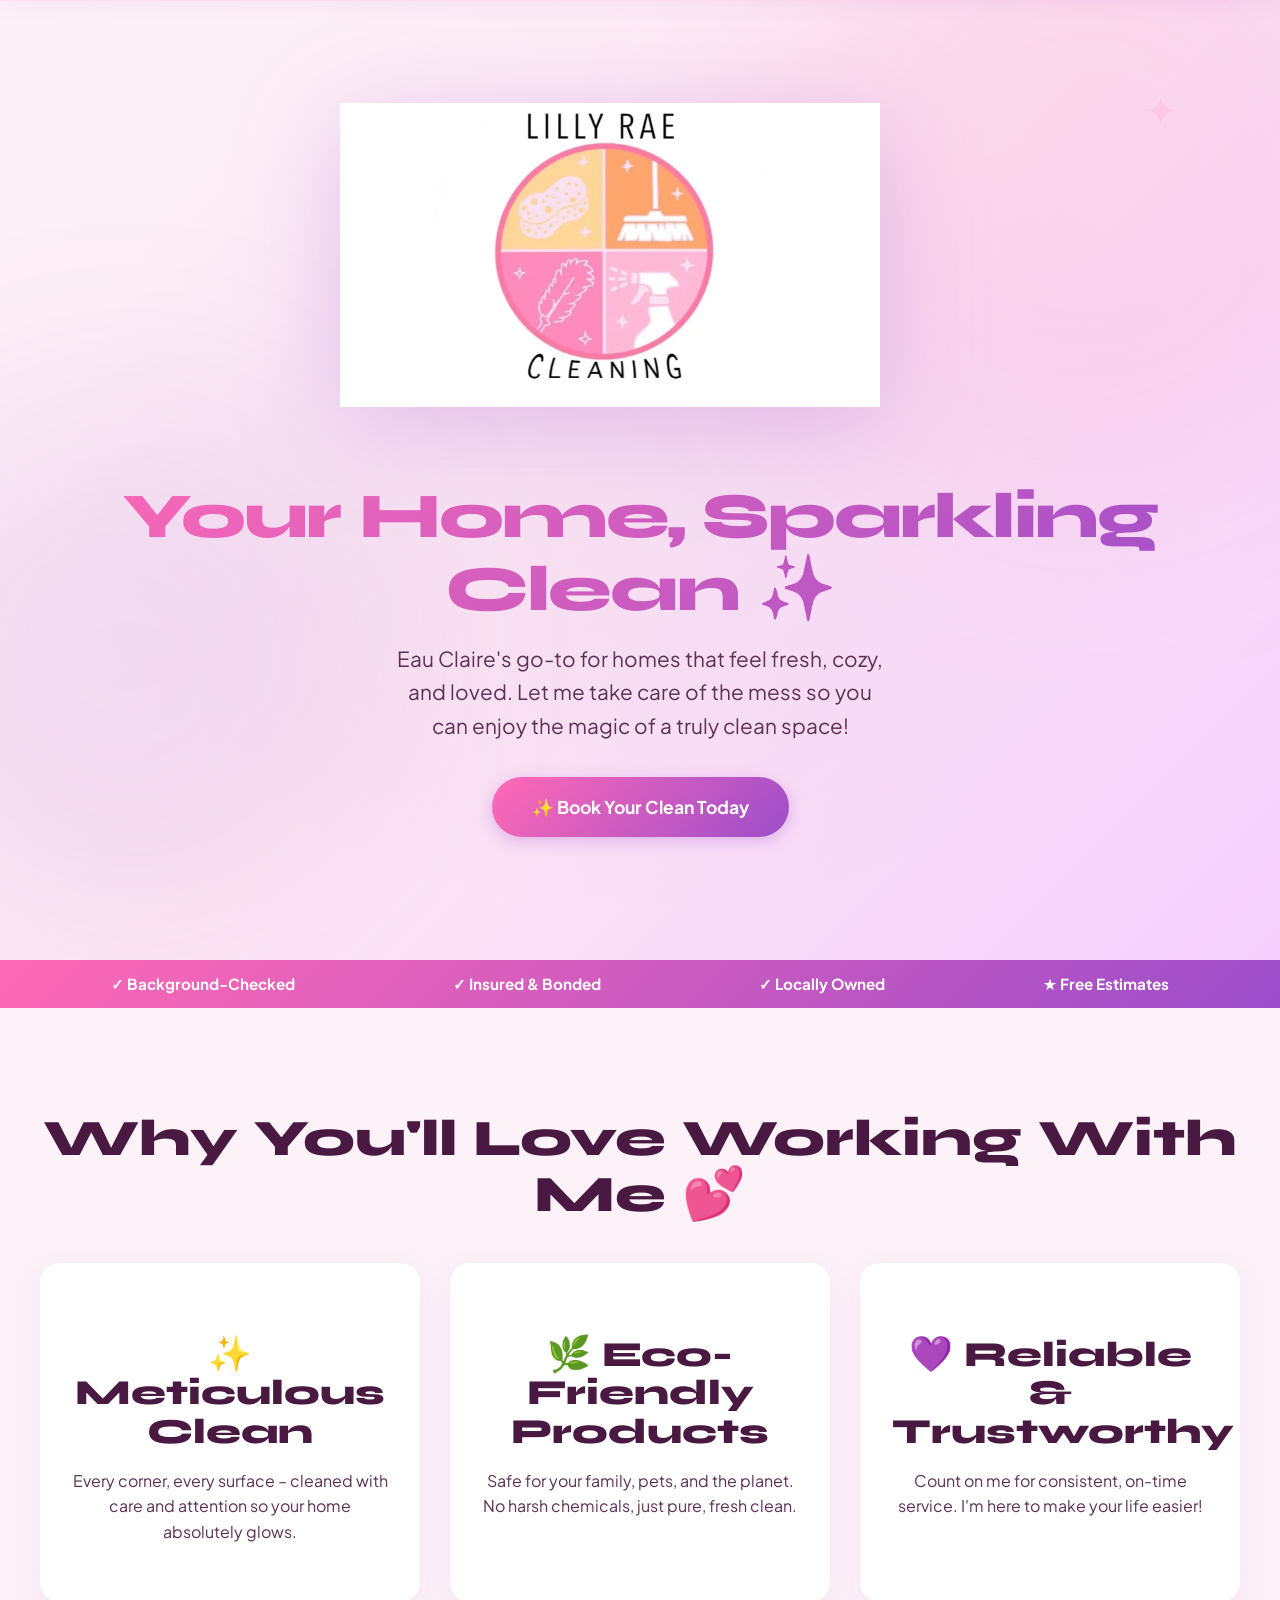
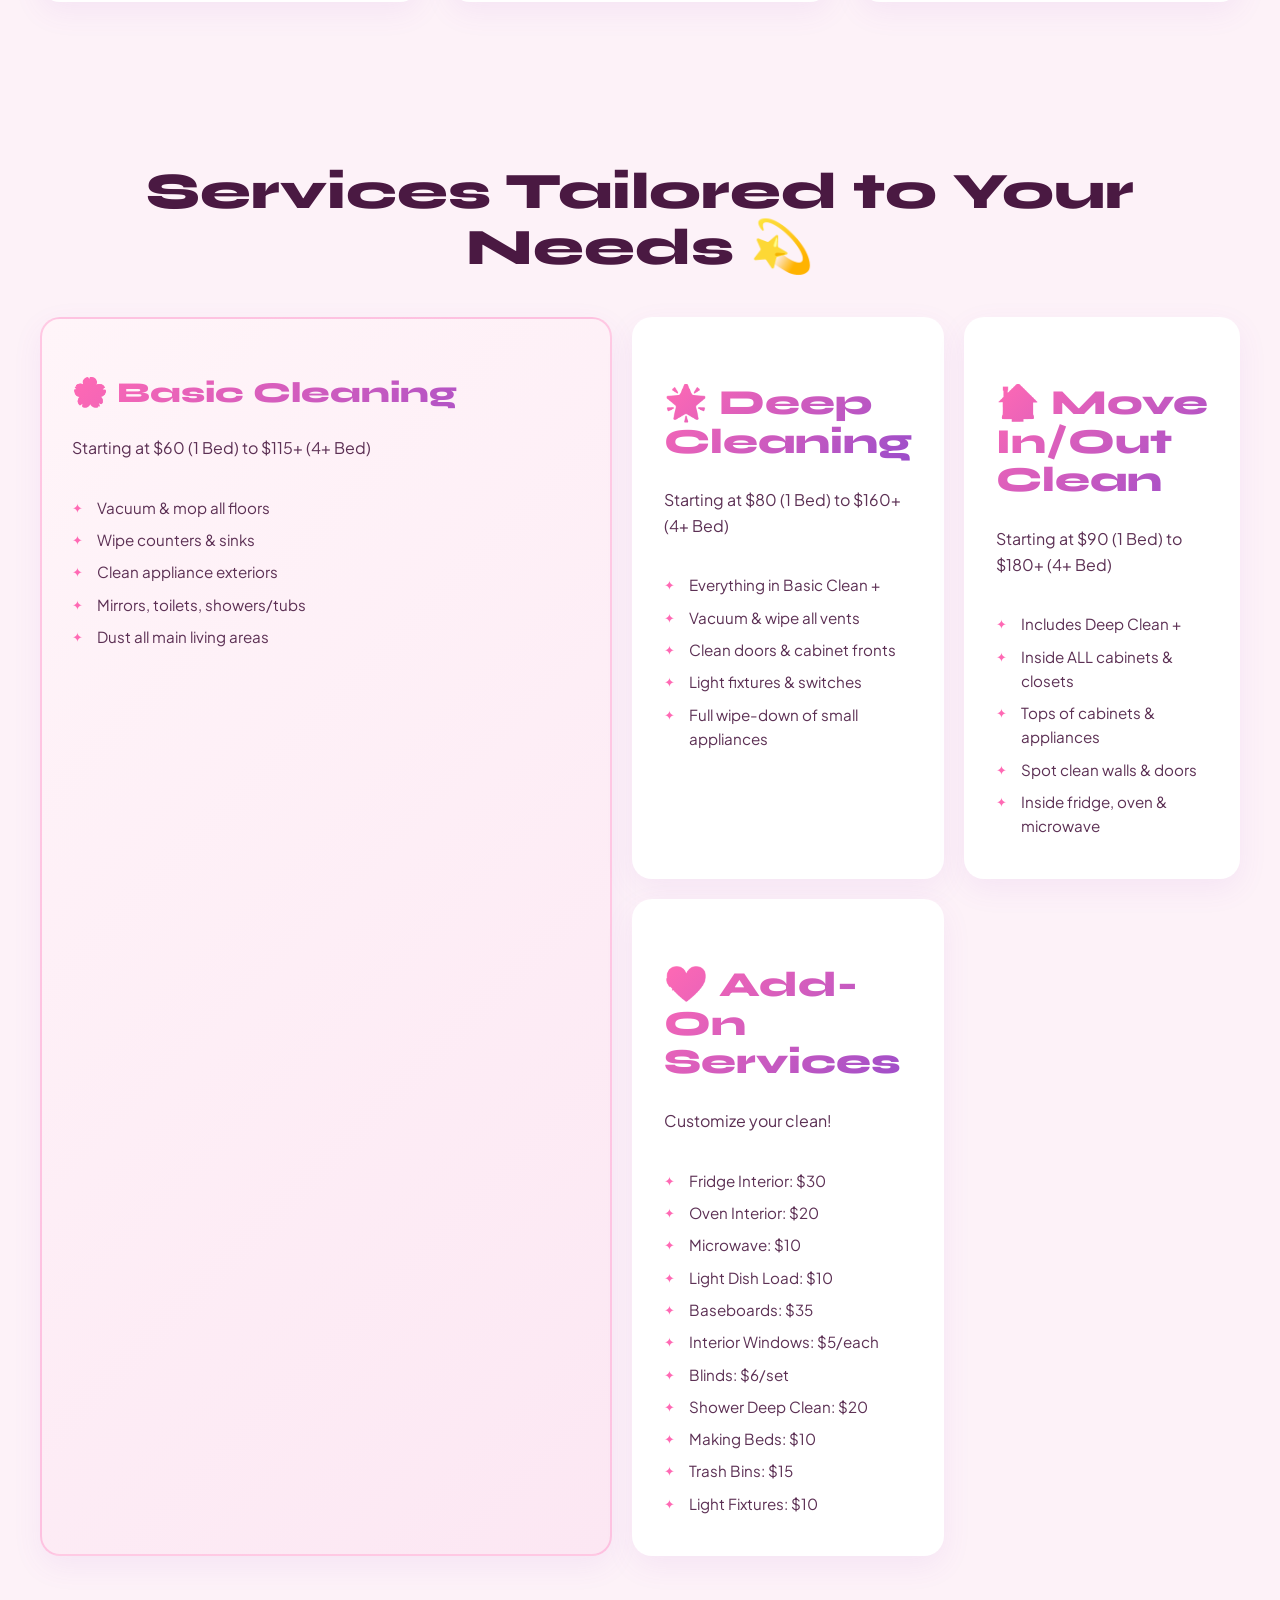
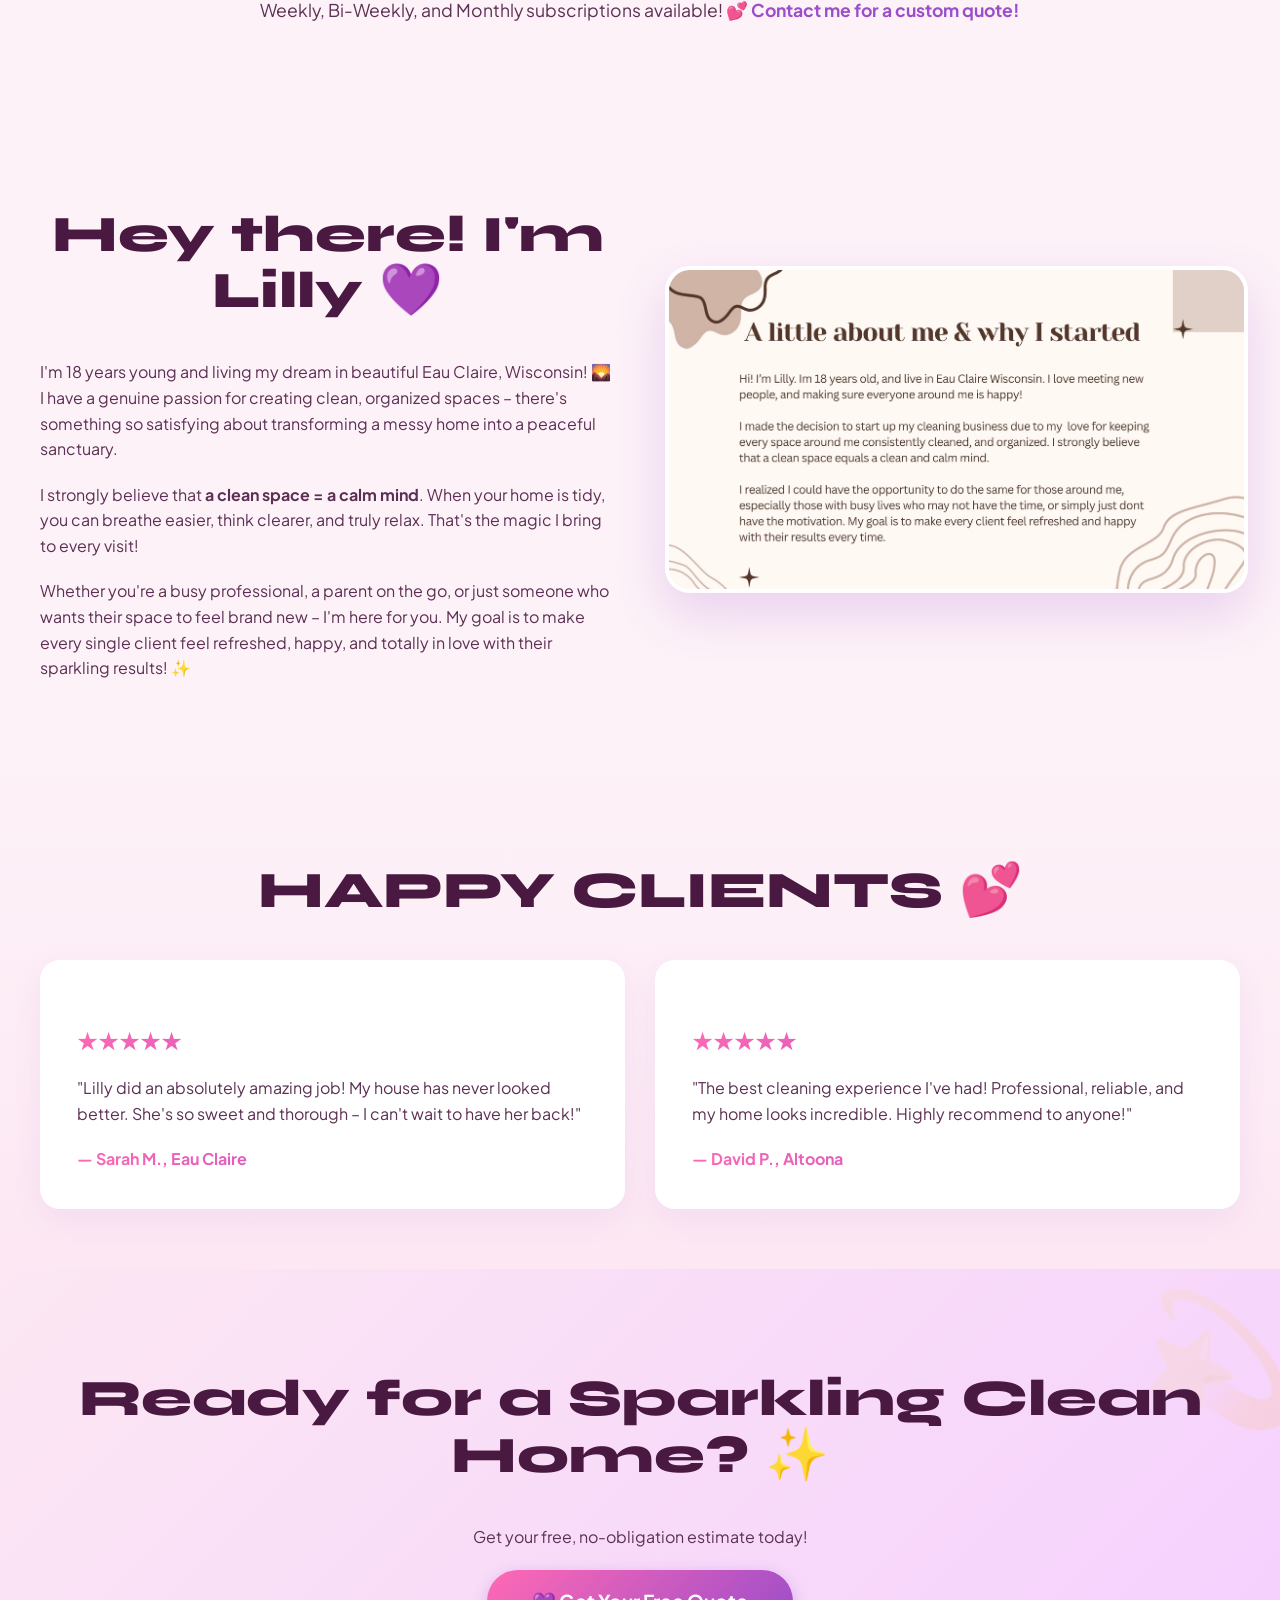
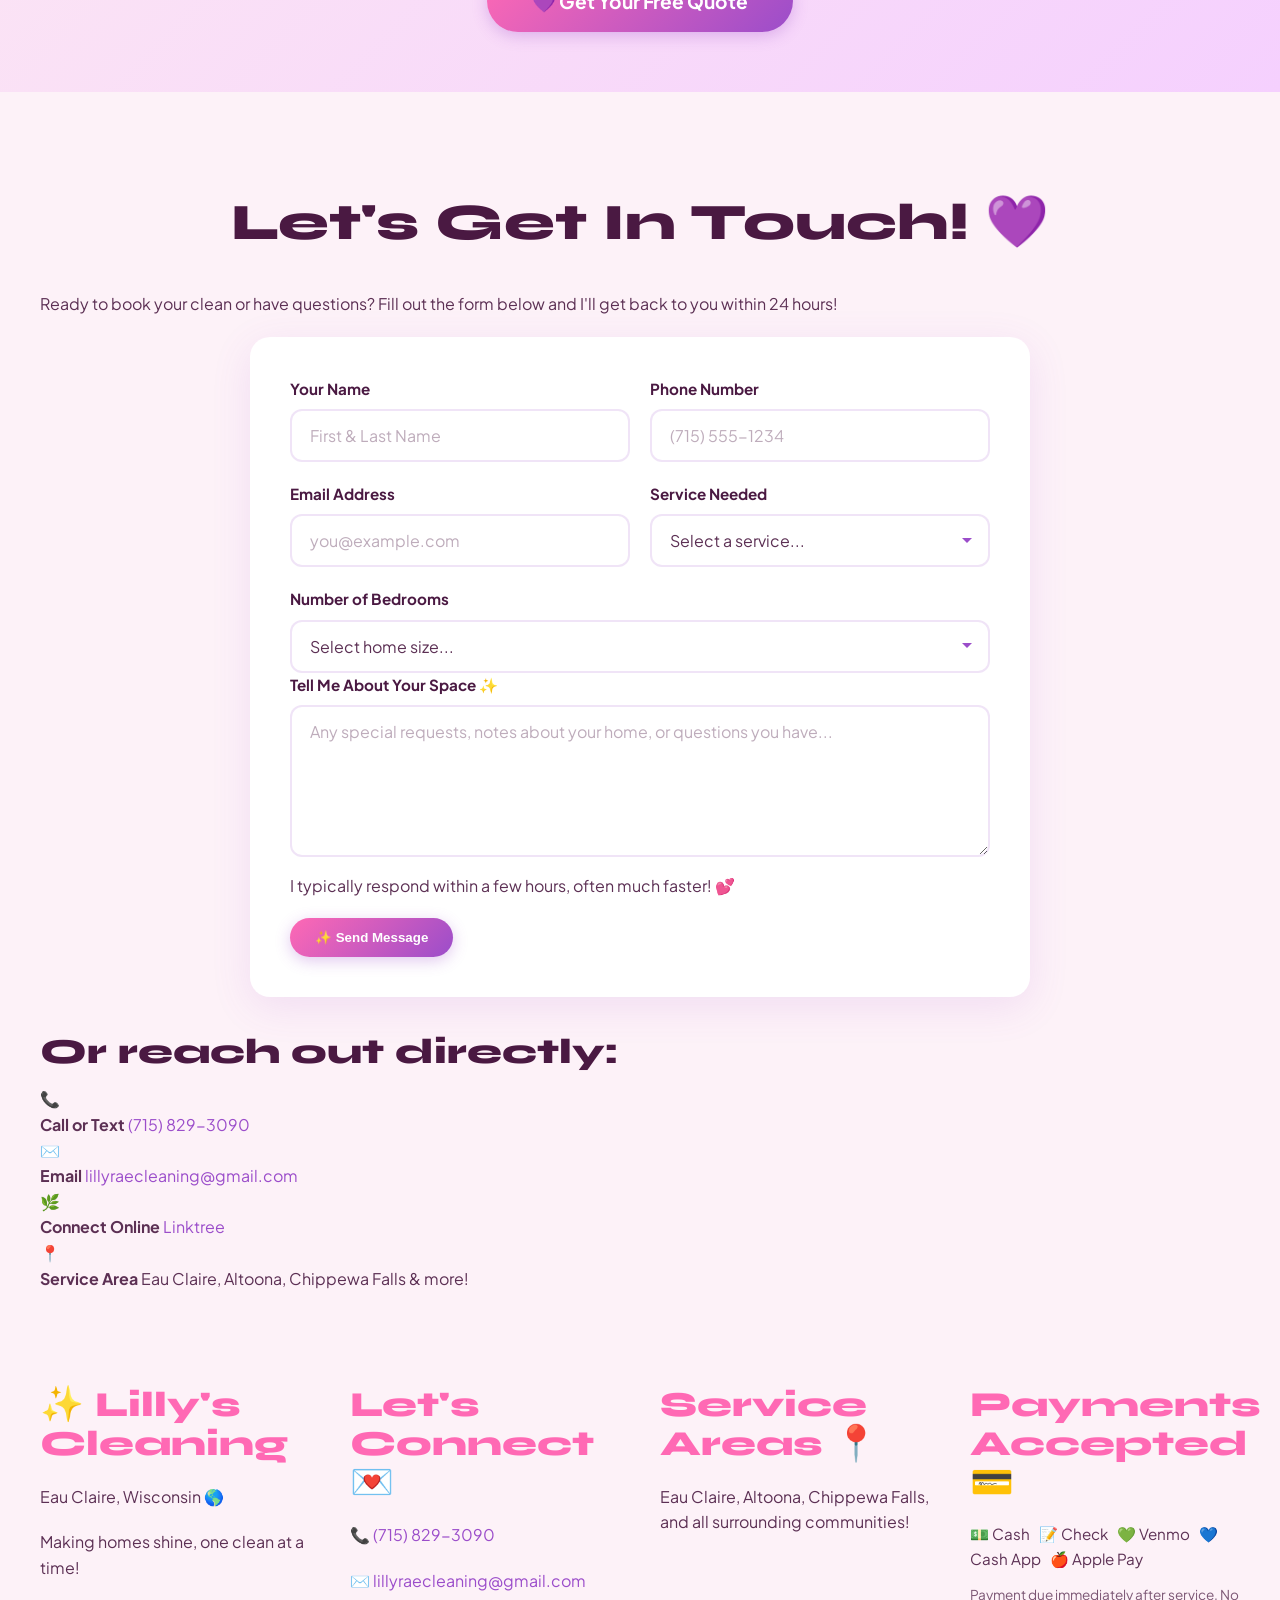
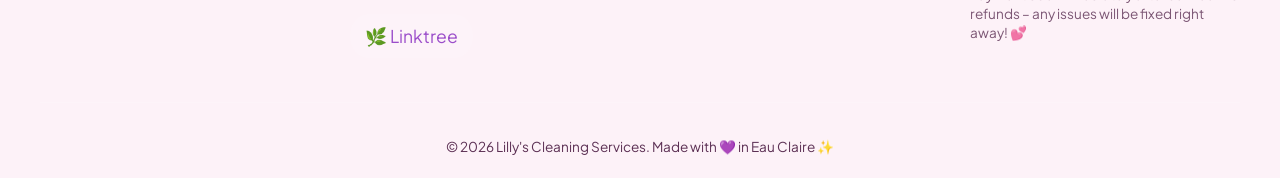
==== commit 07d61e7b: "Remove bullet points from payments section, use inline text" ====
--- a/index.html
+++ b/index.html
@@ -353,13 +353,7 @@
           </div>
           <div class="footer-col">
             <h3>Payments Accepted 💳</h3>
-            <ul>
-              <li>💵 Cash</li>
-              <li>📝 Check</li>
-              <li>💚 Venmo</li>
-              <li>💙 Cash App</li>
-              <li>🍎 Apple Pay</li>
-            </ul>
+            <p class="payment-list">💵 Cash &nbsp; 📝 Check &nbsp; 💚 Venmo &nbsp; 💙 Cash App &nbsp; 🍎 Apple Pay</p>
             <p class="small-text">
               Payment due immediately after service. No refunds – any issues
               will be fixed right away! 💕
--- a/style.css
+++ b/style.css
@@ -649,6 +649,10 @@
   color: #ff69b4;
   margin-bottom: 20px;
 }
+.payment-list {
+  font-size: 0.95rem;
+  margin-bottom: 10px;
+}
 footer p,
 footer ul li {
   font-size: 0.95rem;
